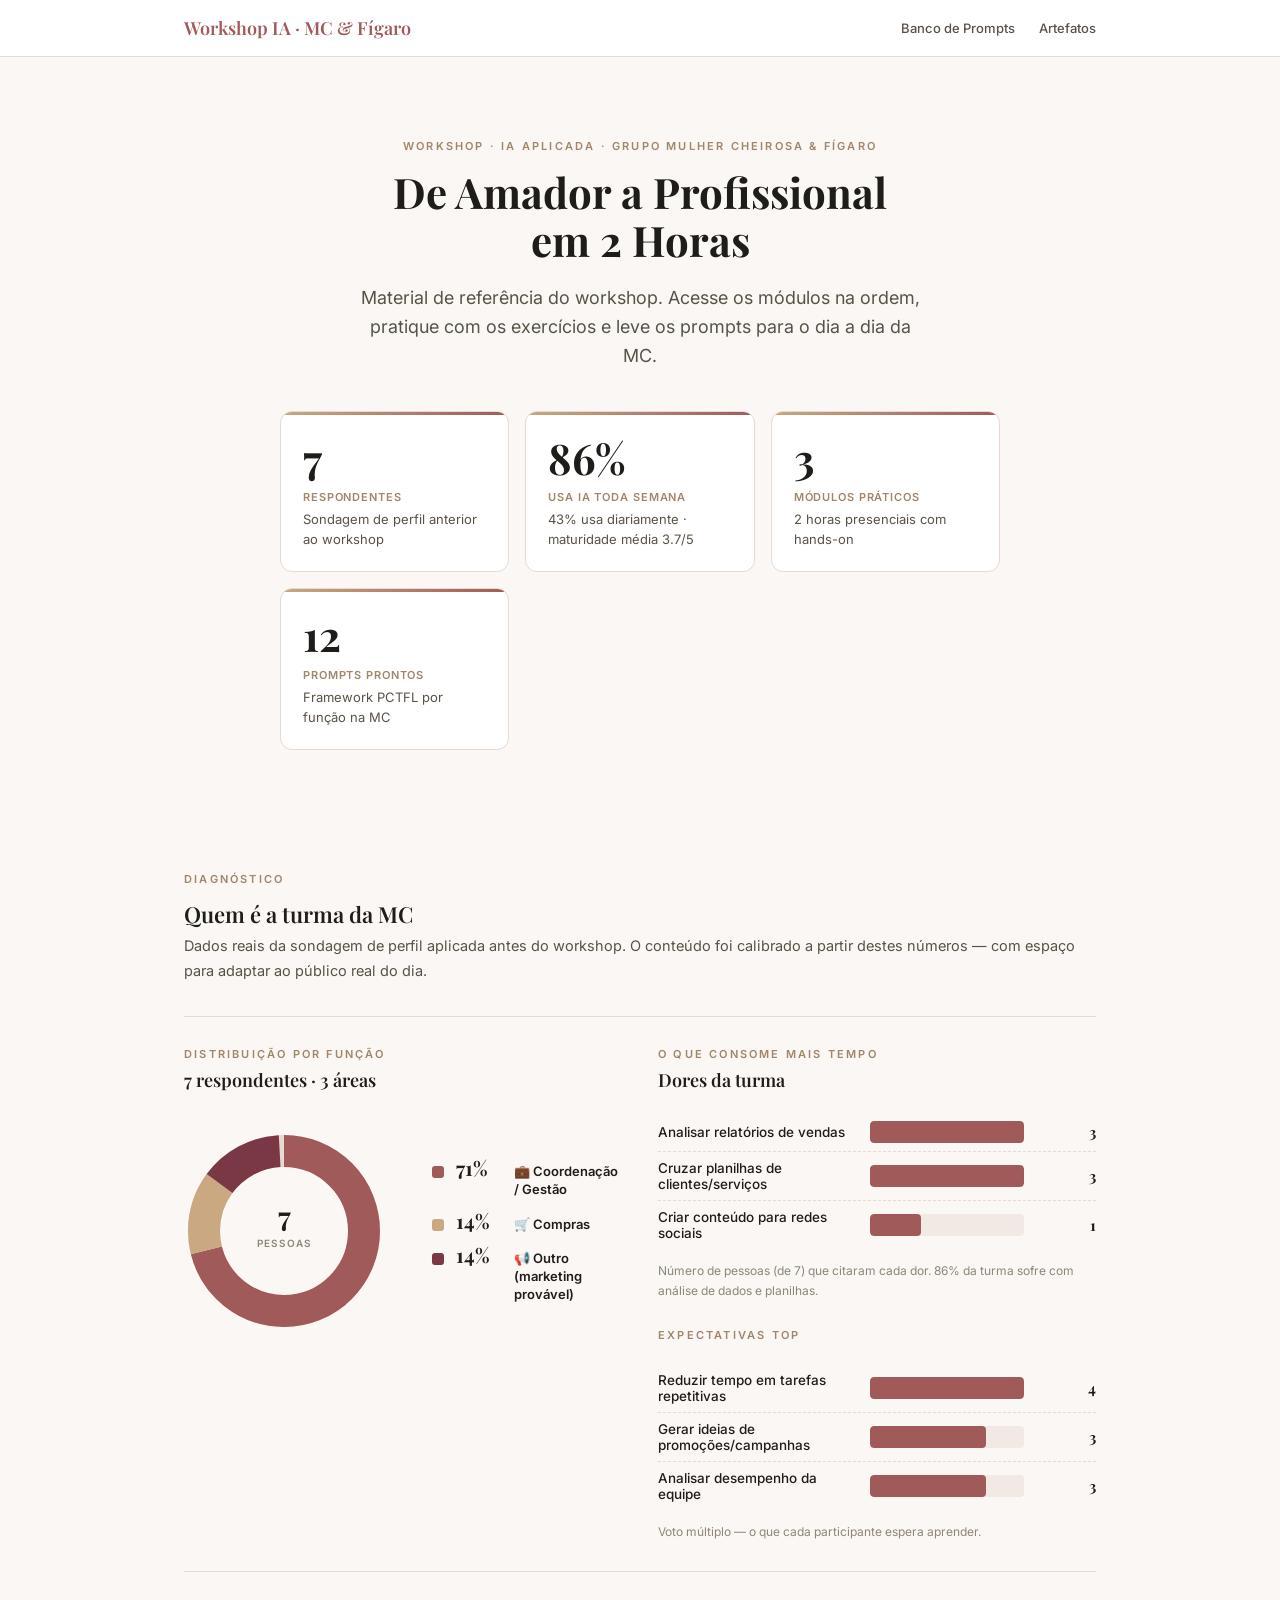
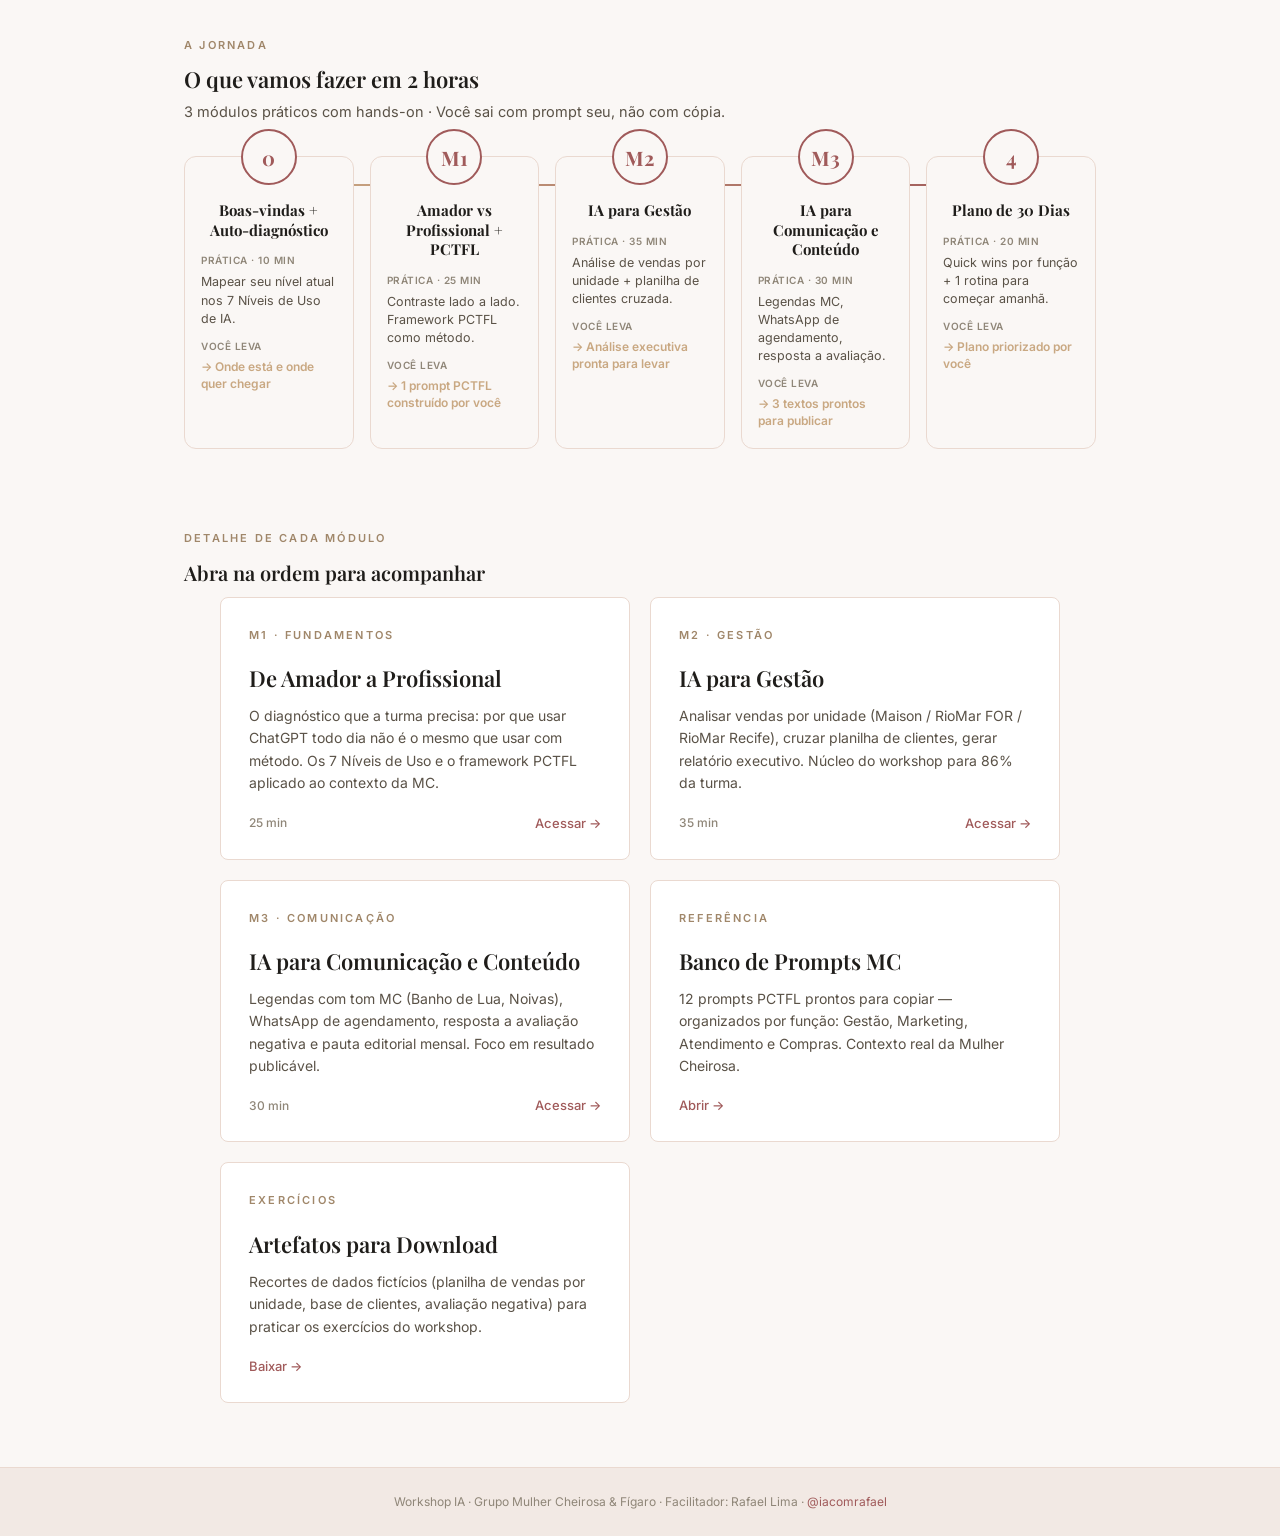
==== index.html @ f2a698a7 "Initial: site do Workshop IA para Grupo Mulher Cheirosa & Fígaro Estrutura completa em 2h: - Home co" ====
<!DOCTYPE html>
<html lang="pt-BR">
<head>
  <meta charset="UTF-8">
  <meta name="viewport" content="width=device-width, initial-scale=1.0">
  <title>Workshop IA · Grupo Mulher Cheirosa & Fígaro</title>
  <link rel="preconnect" href="https://fonts.googleapis.com">
  <link rel="preconnect" href="https://fonts.gstatic.com" crossorigin>
  <link href="https://fonts.googleapis.com/css2?family=Playfair+Display:wght@400;600;700&family=Inter:wght@400;500;600&display=swap" rel="stylesheet">
  <link rel="stylesheet" href="assets/style.css">
</head>
<body>

  <!-- Topbar -->
  <header class="topbar">
    <div class="topbar-inner">
      <a href="index.html" class="topbar-logo">Workshop IA · MC & Fígaro</a>
      <nav class="topbar-nav">
        <a href="banco-de-prompts/index.html">Banco de Prompts</a>
        <a href="artefatos/index.html">Artefatos</a>
      </nav>
    </div>
  </header>

  <!-- Hero -->
  <section class="hero">
    <div class="site-container" style="text-align:center">
      <p class="eyebrow">Workshop · IA Aplicada · Grupo Mulher Cheirosa & Fígaro</p>
      <h1>De Amador a Profissional<br>em 2 Horas</h1>
      <p class="hero-subtitle">
        Material de referência do workshop. Acesse os módulos na ordem,
        pratique com os exercícios e leve os prompts para o dia a dia da MC.
      </p>
      <div class="bignum-grid" style="margin-top:32px; max-width:720px; margin-left:auto; margin-right:auto">
        <div class="bignum">
          <p class="bignum-value">7</p>
          <p class="bignum-label">Respondentes</p>
          <p class="bignum-desc">Sondagem de perfil anterior ao workshop</p>
        </div>
        <div class="bignum">
          <p class="bignum-value">86%</p>
          <p class="bignum-label">Usa IA toda semana</p>
          <p class="bignum-desc">43% usa diariamente · maturidade média 3.7/5</p>
        </div>
        <div class="bignum">
          <p class="bignum-value">3</p>
          <p class="bignum-label">Módulos práticos</p>
          <p class="bignum-desc">2 horas presenciais com hands-on</p>
        </div>
        <div class="bignum">
          <p class="bignum-value">12</p>
          <p class="bignum-label">Prompts prontos</p>
          <p class="bignum-desc">Framework PCTFL por função na MC</p>
        </div>
      </div>
    </div>
  </section>

  <!-- Quem é a turma -->
  <main>
    <div class="site-container" style="max-width:960px">

      <section class="reveal" style="padding-top:32px">
        <p class="eyebrow">Diagnóstico</p>
        <h2 style="font-size:22px; margin:0 0 6px">Quem é a turma da MC</h2>
        <p style="font-size:14.5px; color:var(--ink-soft); margin:0 0 18px">Dados reais da sondagem de perfil aplicada antes do workshop. O conteúdo foi calibrado a partir destes números — com espaço para adaptar ao público real do dia.</p>

        <div class="turma-section">
          <!-- Donut: distribuição por função -->
          <div class="turma-col">
            <p class="eyebrow">Distribuição por função</p>
            <h3>7 respondentes · 3 áreas</h3>
            <div class="donut-box">
              <svg class="donut-svg" viewBox="0 0 200 200" xmlns="http://www.w3.org/2000/svg" aria-label="Distribuição da turma por função">
                <!-- Donut segments. Stroke-dasharray total = 502.4 (=2*PI*80). Order: Gestão 71%, Compras 14%, Outro 14% (14+14=28) -->
                <circle cx="100" cy="100" r="80" fill="none" stroke="#ead9d0" stroke-width="32"/>
                <!-- Gestão 71% -->
                <circle cx="100" cy="100" r="80" fill="none" stroke="#a05a5a" stroke-width="32"
                        stroke-dasharray="356.71 502.4" stroke-dashoffset="0"
                        transform="rotate(-90 100 100)"/>
                <!-- Compras 14% -->
                <circle cx="100" cy="100" r="80" fill="none" stroke="#c9a882" stroke-width="32"
                        stroke-dasharray="70.34 502.4" stroke-dashoffset="-356.71"
                        transform="rotate(-90 100 100)"/>
                <!-- Outro 14% -->
                <circle cx="100" cy="100" r="80" fill="none" stroke="#7a3844" stroke-width="32"
                        stroke-dasharray="70.34 502.4" stroke-dashoffset="-427.05"
                        transform="rotate(-90 100 100)"/>
                <!-- Centro -->
                <text x="100" y="96" text-anchor="middle" font-family="Playfair Display, serif" font-size="28" font-weight="700" fill="#1f1d1a">7</text>
                <text x="100" y="116" text-anchor="middle" font-family="Inter, sans-serif" font-size="10" font-weight="600" fill="#8f8678" letter-spacing="1">PESSOAS</text>
              </svg>
              <div class="donut-legend">
                <div class="donut-legend-row">
                  <span class="donut-legend-dot" style="background:#a05a5a"></span>
                  <span class="donut-legend-count">71%</span>
                  <span class="donut-legend-lbl"><strong>💼 Coordenação / Gestão</strong></span>
                </div>
                <div class="donut-legend-row">
                  <span class="donut-legend-dot" style="background:#c9a882"></span>
                  <span class="donut-legend-count">14%</span>
                  <span class="donut-legend-lbl"><strong>🛒 Compras</strong></span>
                </div>
                <div class="donut-legend-row">
                  <span class="donut-legend-dot" style="background:#7a3844"></span>
                  <span class="donut-legend-count">14%</span>
                  <span class="donut-legend-lbl"><strong>📢 Outro (marketing provável)</strong></span>
                </div>
              </div>
            </div>
          </div>

          <!-- Bars: top dores -->
          <div class="turma-col">
            <p class="eyebrow">O que consome mais tempo</p>
            <h3>Dores da turma</h3>
            <div class="hbar-graph">
              <div class="hbar-row">
                <span class="hbar-label">Analisar relatórios de vendas</span>
                <div class="hbar-track"><div class="hbar-fill" style="width:100%"></div></div>
                <span class="hbar-pct">3</span>
              </div>
              <div class="hbar-row">
                <span class="hbar-label">Cruzar planilhas de clientes/serviços</span>
                <div class="hbar-track"><div class="hbar-fill" style="width:100%"></div></div>
                <span class="hbar-pct">3</span>
              </div>
              <div class="hbar-row">
                <span class="hbar-label">Criar conteúdo para redes sociais</span>
                <div class="hbar-track"><div class="hbar-fill" style="width:33%"></div></div>
                <span class="hbar-pct">1</span>
              </div>
            </div>
            <p style="font-size:12px; color:var(--ink-muted); margin:12px 0 0">Número de pessoas (de 7) que citaram cada dor. 86% da turma sofre com análise de dados e planilhas.</p>

            <p class="eyebrow" style="margin-top:24px">Expectativas top</p>
            <div class="hbar-graph">
              <div class="hbar-row">
                <span class="hbar-label">Reduzir tempo em tarefas repetitivas</span>
                <div class="hbar-track"><div class="hbar-fill" style="width:100%"></div></div>
                <span class="hbar-pct">4</span>
              </div>
              <div class="hbar-row">
                <span class="hbar-label">Gerar ideias de promoções/campanhas</span>
                <div class="hbar-track"><div class="hbar-fill" style="width:75%"></div></div>
                <span class="hbar-pct">3</span>
              </div>
              <div class="hbar-row">
                <span class="hbar-label">Analisar desempenho da equipe</span>
                <div class="hbar-track"><div class="hbar-fill" style="width:75%"></div></div>
                <span class="hbar-pct">3</span>
              </div>
            </div>
            <p style="font-size:12px; color:var(--ink-muted); margin:12px 0 0">Voto múltiplo — o que cada participante espera aprender.</p>
          </div>
        </div>
      </section>

      <!-- A Jornada do Workshop (timeline) -->
      <section class="reveal" style="padding: 32px 0 16px">
        <p class="eyebrow">A Jornada</p>
        <h2 style="font-size:22px; margin:0 0 6px">O que vamos fazer em 2 horas</h2>
        <p style="font-size:14.5px; color:var(--ink-soft); margin:0 0 8px">
          3 módulos práticos com hands-on · Você sai com prompt seu, não com cópia.
        </p>

        <div class="jornada-timeline">

          <!-- Abertura -->
          <div class="jornada-step">
            <div class="jornada-num">0</div>
            <h3 class="jornada-step-title">Boas-vindas + Auto-diagnóstico</h3>
            <p class="jornada-label">Prática · 10 min</p>
            <p class="jornada-text">Mapear seu nível atual nos 7 Níveis de Uso de IA.</p>
            <p class="jornada-label">Você leva</p>
            <p class="jornada-entregavel">→ Onde está e onde quer chegar</p>
          </div>

          <!-- M1 -->
          <div class="jornada-step">
            <div class="jornada-num">M1</div>
            <h3 class="jornada-step-title">Amador vs Profissional + PCTFL</h3>
            <p class="jornada-label">Prática · 25 min</p>
            <p class="jornada-text">Contraste lado a lado. Framework PCTFL como método.</p>
            <p class="jornada-label">Você leva</p>
            <p class="jornada-entregavel">→ 1 prompt PCTFL construído por você</p>
          </div>

          <!-- M2 -->
          <div class="jornada-step">
            <div class="jornada-num">M2</div>
            <h3 class="jornada-step-title">IA para Gestão</h3>
            <p class="jornada-label">Prática · 35 min</p>
            <p class="jornada-text">Análise de vendas por unidade + planilha de clientes cruzada.</p>
            <p class="jornada-label">Você leva</p>
            <p class="jornada-entregavel">→ Análise executiva pronta para levar</p>
          </div>

          <!-- M3 -->
          <div class="jornada-step">
            <div class="jornada-num">M3</div>
            <h3 class="jornada-step-title">IA para Comunicação e Conteúdo</h3>
            <p class="jornada-label">Prática · 30 min</p>
            <p class="jornada-text">Legendas MC, WhatsApp de agendamento, resposta a avaliação.</p>
            <p class="jornada-label">Você leva</p>
            <p class="jornada-entregavel">→ 3 textos prontos para publicar</p>
          </div>

          <!-- Fechamento -->
          <div class="jornada-step">
            <div class="jornada-num">4</div>
            <h3 class="jornada-step-title">Plano de 30 Dias</h3>
            <p class="jornada-label">Prática · 20 min</p>
            <p class="jornada-text">Quick wins por função + 1 rotina para começar amanhã.</p>
            <p class="jornada-label">Você leva</p>
            <p class="jornada-entregavel">→ Plano priorizado por você</p>
          </div>

        </div><!-- /jornada-timeline -->
      </section>

      <!-- Divisor -->
      <div style="padding: 16px 0 12px">
        <p class="eyebrow">Detalhe de cada módulo</p>
        <h2 style="font-size:20px; margin:0">Abra na ordem para acompanhar</h2>
      </div>

      <div class="modules-grid">

        <!-- M1 -->
        <a href="m1/index.html" class="module-card reveal" style="text-decoration:none; color:inherit">
          <p class="module-card-eyebrow eyebrow">M1 · Fundamentos</p>
          <h3>De Amador a Profissional</h3>
          <p class="module-card-desc">
            O diagnóstico que a turma precisa: por que usar ChatGPT todo dia não é o mesmo que
            usar com método. Os 7 Níveis de Uso e o framework PCTFL aplicado ao contexto da MC.
          </p>
          <div class="module-card-footer">
            <span class="module-card-duration">25 min</span>
            <span class="module-card-link">Acessar →</span>
          </div>
        </a>

        <!-- M2 -->
        <a href="m2/index.html" class="module-card reveal" style="text-decoration:none; color:inherit">
          <p class="module-card-eyebrow eyebrow">M2 · Gestão</p>
          <h3>IA para Gestão</h3>
          <p class="module-card-desc">
            Analisar vendas por unidade (Maison / RioMar FOR / RioMar Recife), cruzar planilha
            de clientes, gerar relatório executivo. Núcleo do workshop para 86% da turma.
          </p>
          <div class="module-card-footer">
            <span class="module-card-duration">35 min</span>
            <span class="module-card-link">Acessar →</span>
          </div>
        </a>

        <!-- M3 -->
        <a href="m3/index.html" class="module-card reveal" style="text-decoration:none; color:inherit">
          <p class="module-card-eyebrow eyebrow">M3 · Comunicação</p>
          <h3>IA para Comunicação e Conteúdo</h3>
          <p class="module-card-desc">
            Legendas com tom MC (Banho de Lua, Noivas), WhatsApp de agendamento, resposta a
            avaliação negativa e pauta editorial mensal. Foco em resultado publicável.
          </p>
          <div class="module-card-footer">
            <span class="module-card-duration">30 min</span>
            <span class="module-card-link">Acessar →</span>
          </div>
        </a>

        <!-- Banco de Prompts -->
        <a href="banco-de-prompts/index.html" class="module-card reveal" style="text-decoration:none; color:inherit">
          <p class="module-card-eyebrow eyebrow">Referência</p>
          <h3>Banco de Prompts MC</h3>
          <p class="module-card-desc">
            12 prompts PCTFL prontos para copiar — organizados por função: Gestão,
            Marketing, Atendimento e Compras. Contexto real da Mulher Cheirosa.
          </p>
          <div class="module-card-footer">
            <span class="module-card-link">Abrir →</span>
          </div>
        </a>

        <!-- Artefatos -->
        <a href="artefatos/index.html" class="module-card reveal" style="text-decoration:none; color:inherit">
          <p class="module-card-eyebrow eyebrow">Exercícios</p>
          <h3>Artefatos para Download</h3>
          <p class="module-card-desc">
            Recortes de dados fictícios (planilha de vendas por unidade, base de clientes,
            avaliação negativa) para praticar os exercícios do workshop.
          </p>
          <div class="module-card-footer">
            <span class="module-card-link">Baixar →</span>
          </div>
        </a>

      </div><!-- /modules-grid -->
    </div><!-- /site-container -->
  </main>

  <!-- Footer -->
  <footer>
    <p>Workshop IA · Grupo Mulher Cheirosa & Fígaro · Facilitador: Rafael Lima · <a href="https://instagram.com/iacomrafael" target="_blank" rel="noopener">@iacomrafael</a></p>
  </footer>

  <script src="assets/script.js"></script>
</body>
</html>
---- assets/style.css ----
/* ============================================================
   Workshop IA · Grupo Mulher Cheirosa & Fígaro — style.css
   Design System: MC Premium (sofisticado/feminino)
   Paleta: off-white quente + rosé profundo + champagne · Playfair Display + Inter
   ============================================================ */

/* ── 1. Reset + Variables ───────────────────────────────── */
:root {
  /* Fundos */
  --bg:        #faf7f5;
  --bg-warm:   #f2e9e4;
  --bg-card:   #ffffff;

  /* Texto */
  --ink:       #1f1d1a;
  --ink-soft:  #5a5247;
  --ink-muted: #8f8678;

  /* Marca */
  --accent:           #a05a5a;
  --accent-dark:      #7a3844;
  --accent-warm:      #c9a882;
  --accent-warm-dark: #a0876a;

  /* Bordas */
  --border:        #ead9d0;
  --border-strong: #d4b8a8;

  /* Tipografia */
  --serif: 'Playfair Display', Georgia, serif;
  --sans:  'Inter', -apple-system, BlinkMacSystemFont, sans-serif;
  --mono:  'SFMono-Regular', ui-monospace, 'Menlo', 'Consolas', monospace;
}

*, *::before, *::after {
  box-sizing: border-box;
}

* {
  margin: 0;
  padding: 0;
}

/* ── 2. Base ─────────────────────────────────────────────── */
body {
  background: var(--bg);
  font-family: var(--sans);
  color: var(--ink);
  -webkit-font-smoothing: antialiased;
  text-rendering: optimizeLegibility;
}

a {
  color: var(--accent);
  text-decoration: none;
}
a:hover {
  text-decoration: underline;
}

img {
  max-width: 100%;
  display: block;
}

ul, ol {
  padding-left: 1.4em;
}

@media (prefers-reduced-motion: reduce) {
  *, *::before, *::after {
    animation: none !important;
    transition: none !important;
    scroll-behavior: auto !important;
  }
}

/* ── 3. Tipografia ───────────────────────────────────────── */
h1 {
  font-family: var(--serif);
  font-weight: 700;
  font-size: 42px;
  line-height: 1.15;
  color: var(--ink);
}
h2 {
  font-family: var(--serif);
  font-weight: 600;
  font-size: 28px;
  line-height: 1.25;
  color: var(--ink);
}
h3 {
  font-family: var(--serif);
  font-weight: 600;
  font-size: 22px;
  line-height: 1.3;
  color: var(--ink);
}
p {
  font-family: var(--sans);
  font-size: 16px;
  line-height: 1.7;
  color: var(--ink-soft);
}

.eyebrow {
  font-family: var(--sans);
  font-size: 11px;
  font-weight: 600;
  text-transform: uppercase;
  letter-spacing: 0.2em;
  color: var(--accent-warm-dark);
  margin-bottom: 12px;
}

/* ── 4. Layout ───────────────────────────────────────────── */
.site-container {
  max-width: 840px;
  margin: 0 auto;
  padding: 0 24px;
}

.section {
  padding: 48px 0;
}
.section + .section {
  border-top: 1px solid var(--border);
}

/* ── 5. Topbar ───────────────────────────────────────────── */
.topbar {
  position: sticky;
  top: 0;
  background: #fff;
  border-bottom: 1px solid var(--border);
  z-index: 100;
}
.topbar-inner {
  display: flex;
  justify-content: space-between;
  align-items: center;
  max-width: 960px;
  margin: 0 auto;
  padding: 0 24px;
  height: 56px;
}
.topbar-logo {
  font-family: var(--serif);
  font-size: 18px;
  font-weight: 600;
  color: var(--accent);
  text-decoration: none;
}
.topbar-logo:hover {
  text-decoration: none;
}
.topbar-nav {
  display: flex;
  gap: 24px;
}
.topbar-nav a {
  font-family: var(--sans);
  font-size: 13px;
  font-weight: 500;
  color: var(--ink-soft);
  text-decoration: none;
  padding: 4px 0;
  transition: color .2s;
}
.topbar-nav a:hover {
  color: var(--accent);
  text-decoration: none;
}
.topbar-nav a.active {
  color: var(--accent);
  border-bottom: 2px solid var(--accent);
}

/* ── 6. Hero (home) ──────────────────────────────────────── */
.hero {
  padding: 80px 24px 64px;
  text-align: center;
  background: var(--bg);
}
.hero-eyebrow {
  font-family: var(--sans);
  font-size: 11px;
  font-weight: 600;
  text-transform: uppercase;
  letter-spacing: 0.2em;
  color: var(--accent-warm-dark);
  margin-bottom: 12px;
}
.hero h1 {
  margin-bottom: 20px;
}
.hero-subtitle {
  font-family: var(--sans);
  font-size: 18px;
  line-height: 1.6;
  color: var(--ink-soft);
  max-width: 560px;
  margin: 0 auto 40px;
}
.hero-meta {
  display: flex;
  gap: 12px;
  justify-content: center;
  flex-wrap: wrap;
}
.badge {
  font-family: var(--sans);
  font-size: 12px;
  font-weight: 500;
  background: var(--bg-warm);
  border: 1px solid var(--border);
  border-radius: 20px;
  padding: 6px 14px;
  color: var(--ink-soft);
}

/* ── 7. Grid de módulos (home) ───────────────────────────── */
.modules-grid {
  display: grid;
  grid-template-columns: repeat(auto-fill, minmax(280px, 1fr));
  gap: 20px;
  padding: 0 24px 64px;
  max-width: 888px;
  margin: 0 auto;
}
.module-card {
  background: var(--bg-card);
  border: 1px solid var(--border);
  border-radius: 8px;
  padding: 28px;
  position: relative;
  overflow: hidden;
  transition: transform .2s, box-shadow .2s;
  cursor: pointer;
  display: flex;
  flex-direction: column;
}
.module-card::after {
  content: '';
  position: absolute;
  top: 0; left: 0; right: 0;
  height: 3px;
  background: var(--accent);
  transform: scaleX(0);
  transform-origin: left;
  transition: transform .35s cubic-bezier(0.16, 1, 0.3, 1);
}
.module-card:hover::after {
  transform: scaleX(1);
}
.module-card:hover {
  transform: translateY(-4px);
  box-shadow: 0 12px 32px rgba(31,29,26,.08), 0 2px 8px rgba(31,29,26,.05);
}
.module-card-eyebrow {
  font-family: var(--sans);
  font-size: 11px;
  font-weight: 600;
  text-transform: uppercase;
  letter-spacing: 0.2em;
  color: var(--accent-warm-dark);
  margin-bottom: 12px;
}
.module-card h3 {
  font-family: var(--serif);
  font-size: 22px;
  margin: 8px 0 12px;
}
.module-card-desc {
  font-family: var(--sans);
  font-size: 14px;
  color: var(--ink-soft);
  line-height: 1.6;
  margin-bottom: 20px;
  flex: 1;
}
.module-card-footer {
  display: flex;
  justify-content: space-between;
  align-items: center;
}
.module-card-duration {
  font-family: var(--sans);
  font-size: 12px;
  font-weight: 500;
  color: var(--ink-muted);
}
.module-card-link {
  font-family: var(--sans);
  font-size: 13px;
  font-weight: 500;
  color: var(--accent);
}
.module-card:hover .module-card-link {
  color: var(--accent-dark);
}

/* ── 8. Página de módulo ─────────────────────────────────── */
.module-header {
  padding: 48px 0 32px;
}
.module-header .eyebrow {
  color: var(--accent-warm-dark);
}
.module-header h1 {
  font-family: var(--serif);
  font-weight: 700;
  font-size: 36px;
}
.module-header-meta {
  display: flex;
  gap: 16px;
  flex-wrap: wrap;
  font-family: var(--sans);
  font-size: 13px;
  color: var(--ink-muted);
  margin-top: 12px;
}
.content-section {
  padding: 36px 0;
}
.content-section h2 {
  font-family: var(--serif);
  font-weight: 600;
  font-size: 24px;
  margin-bottom: 16px;
}
.content-section h3 {
  font-family: var(--serif);
  font-weight: 600;
  font-size: 20px;
  margin-bottom: 12px;
}
.content-section p {
  margin-bottom: 16px;
}
.content-section ul,
.content-section ol {
  margin-bottom: 16px;
  color: var(--ink-soft);
  font-size: 15px;
  line-height: 1.7;
}
.content-section li {
  margin-bottom: 6px;
}

/* ── 9. Tabela ───────────────────────────────────────────── */
.table-wrap {
  overflow-x: auto;
  margin: 24px 0;
  border: 1px solid var(--border);
  border-radius: 8px;
}
table {
  width: 100%;
  border-collapse: collapse;
}
th {
  background: var(--bg-warm);
  font-family: var(--sans);
  font-size: 11px;
  font-weight: 600;
  text-transform: uppercase;
  letter-spacing: .08em;
  color: var(--ink-soft);
  padding: 10px 16px;
  text-align: left;
}
td {
  padding: 12px 16px;
  font-family: var(--sans);
  font-size: 14px;
  color: var(--ink);
  border-bottom: 1px solid var(--border);
}
tr:last-child td {
  border-bottom: none;
}
tr:hover td {
  background: var(--bg-warm);
}

/* ── 10. Callout ─────────────────────────────────────────── */
.callout {
  border-left: 3px solid var(--accent);
  background: var(--bg-warm);
  padding: 16px 20px;
  border-radius: 0 6px 6px 0;
  margin: 24px 0;
}
.callout p {
  margin: 0;
  font-size: 15px;
  color: var(--ink-soft);
}
.callout p + p {
  margin-top: 8px;
}
.callout strong {
  color: var(--ink);
}
.callout.warning { border-color: #c9a882; }
.callout.danger  { border-color: #b85c5c; }

/* ── 11. Botão ───────────────────────────────────────────── */
.btn {
  display: inline-flex;
  align-items: center;
  gap: 6px;
  padding: 10px 20px;
  background: var(--accent);
  color: #fff;
  border: none;
  border-radius: 6px;
  font-family: var(--sans);
  font-size: 14px;
  font-weight: 500;
  cursor: pointer;
  text-decoration: none;
  transition: background .2s, transform .15s;
}
.btn:hover {
  background: var(--accent-dark);
  transform: translateY(-1px);
  text-decoration: none;
  color: #fff;
}
.btn-outline {
  background: transparent;
  border: 1.5px solid var(--accent);
  color: var(--accent);
}
.btn-outline:hover {
  background: var(--accent);
  color: #fff;
}

/* ── 12. Exercício box ───────────────────────────────────── */
.exercise-box {
  border: 2px dashed var(--accent);
  border-radius: 8px;
  padding: 28px;
  background: var(--bg-warm);
  margin: 32px 0;
}
.exercise-box-header {
  display: flex;
  align-items: center;
  gap: 10px;
  margin-bottom: 16px;
}
.exercise-box-badge {
  font-family: var(--sans);
  font-size: 10px;
  font-weight: 600;
  text-transform: uppercase;
  letter-spacing: .08em;
  background: var(--accent);
  color: #fff;
  border-radius: 4px;
  padding: 4px 8px;
}
.exercise-box h3 {
  font-family: var(--serif);
  font-size: 20px;
  margin: 0;
}
.exercise-box p {
  margin-bottom: 12px;
}
.exercise-box p:last-child {
  margin-bottom: 0;
}

/* ── 13. Prompt card (banco de prompts) ──────────────────── */
.prompt-card {
  background: var(--bg-card);
  border: 1px solid var(--border);
  border-radius: 8px;
  padding: 24px;
  margin-bottom: 20px;
  scroll-margin-top: 72px;
}
.prompt-card-header {
  display: flex;
  justify-content: space-between;
  align-items: flex-start;
  gap: 12px;
  margin-bottom: 16px;
}
.prompt-card h3 {
  font-family: var(--serif);
  font-size: 18px;
  margin: 0;
}
.prompt-card-function {
  font-family: var(--sans);
  font-size: 11px;
  font-weight: 600;
  background: rgba(44, 95, 112, .1);
  color: var(--accent);
  border-radius: 4px;
  padding: 4px 10px;
  white-space: nowrap;
}
.prompt-body {
  background: var(--bg-warm);
  border-radius: 6px;
  padding: 16px;
  font-family: var(--mono);
  font-size: 13px;
  line-height: 1.6;
  color: var(--ink-soft);
  white-space: pre-wrap;
  overflow-x: auto;
}
.prompt-card-footer {
  display: flex;
  justify-content: flex-end;
  margin-top: 14px;
}
.btn-copy {
  padding: 6px 14px;
  font-size: 12px;
}
.btn-copy.copied {
  background: var(--accent-dark);
}

/* ── 14. Download card (artefatos) ───────────────────────── */
.download-card {
  background: var(--bg-card);
  border: 1px solid var(--border);
  border-radius: 8px;
  padding: 24px;
  display: flex;
  gap: 20px;
  align-items: flex-start;
  margin-bottom: 20px;
  transition: border-color .2s, box-shadow .2s;
  scroll-margin-top: 72px;
}
.download-card:hover {
  border-color: var(--border-strong);
  box-shadow: 0 6px 18px rgba(31,29,26,.06);
}
.download-icon {
  width: 48px;
  height: 48px;
  flex-shrink: 0;
  background: var(--bg-warm);
  display: flex;
  align-items: center;
  justify-content: center;
  border-radius: 50%;
  color: var(--accent);
  font-size: 22px;
}
.download-info {
  flex: 1;
}
.download-info h3 {
  font-family: var(--serif);
  font-size: 18px;
  margin: 0 0 8px;
}
.download-info p {
  font-family: var(--sans);
  font-size: 14px;
  color: var(--ink-soft);
  margin: 0 0 16px;
}
.download-module {
  font-family: var(--sans);
  font-size: 11px;
  font-weight: 500;
  background: rgba(194, 145, 107, .15);
  color: var(--accent-warm-dark);
  border-radius: 4px;
  padding: 4px 10px;
  display: inline-block;
}

/* ── 15. Navegação entre módulos ─────────────────────────── */
.module-nav {
  display: flex;
  justify-content: space-between;
  gap: 16px;
  padding: 40px 0 24px;
  border-top: 1px solid var(--border);
  margin-top: 48px;
}
.module-nav a {
  font-family: var(--sans);
  font-size: 14px;
  font-weight: 500;
  color: var(--accent);
  text-decoration: none;
}
.module-nav a:hover {
  text-decoration: underline;
}
.module-nav a.next {
  text-align: right;
  margin-left: auto;
}
.module-nav-label {
  font-family: var(--sans);
  font-size: 11px;
  color: var(--ink-muted);
  display: block;
  margin-bottom: 4px;
}

/* ── 16. Filtro de função (banco de prompts) ─────────────── */
.filter-bar {
  display: flex;
  gap: 8px;
  flex-wrap: wrap;
  margin-bottom: 32px;
}
.filter-btn {
  display: inline-flex;
  align-items: center;
  padding: 7px 16px;
  font-family: var(--sans);
  font-size: 13px;
  font-weight: 500;
  background: transparent;
  border: 1.5px solid var(--accent);
  color: var(--accent);
  border-radius: 6px;
  cursor: pointer;
  transition: background .2s, color .2s;
}
.filter-btn:hover {
  background: var(--bg-warm);
}
.filter-btn.active {
  background: var(--accent);
  color: #fff;
}

/* ── 17. Reveal animation ────────────────────────────────── */
.reveal {
  opacity: 0;
  transform: translateY(20px);
  transition: opacity .5s ease, transform .5s ease;
}
.reveal.visible {
  opacity: 1;
  transform: translateY(0);
}

/* ── 18. Footer ──────────────────────────────────────────── */
footer {
  background: var(--bg-warm);
  border-top: 1px solid var(--border);
  padding: 24px;
  text-align: center;
}
footer p {
  font-family: var(--sans);
  font-size: 12px;
  color: var(--ink-muted);
}

/* ── Responsivo ──────────────────────────────────────────── */
@media (max-width: 600px) {
  h1 { font-size: 32px; }
  .hero { padding: 56px 20px 48px; }
  .hero h1 { font-size: 32px; }
  .module-header h1 { font-size: 28px; }
  .topbar-nav { gap: 16px; }
  .topbar-logo { font-size: 16px; }
}

/* ============================================================
   PROMPT 18 — Componentes Interativos
   ============================================================ */

/* ── Botão flutuante "voltar ao topo" ─────────────────────── */
.back-to-top {
  position: fixed;
  bottom: 24px;
  right: 24px;
  width: 44px;
  height: 44px;
  border-radius: 50%;
  background: var(--accent);
  color: #fff;
  border: none;
  font-size: 20px;
  cursor: pointer;
  display: flex;
  align-items: center;
  justify-content: center;
  box-shadow: 0 6px 16px rgba(44, 95, 112, .28);
  opacity: 0;
  pointer-events: none;
  transform: translateY(8px);
  transition: opacity .25s ease, transform .25s ease, background .15s;
  z-index: 300;
}
.back-to-top.visible {
  opacity: 1;
  pointer-events: all;
  transform: translateY(0);
}
.back-to-top:hover { background: var(--accent-dark); }
@media (max-width: 640px) {
  .back-to-top { bottom: 16px; right: 16px; width: 40px; height: 40px; font-size: 18px; }
}

/* ── Topbar: badge "módulo atual" na navegação ────────────── */
.topbar-current {
  display: inline-block;
  font-size: 12px;
  font-weight: 600;
  text-transform: uppercase;
  letter-spacing: .08em;
  color: var(--accent-warm-dark);
  margin-left: 12px;
  padding: 3px 10px;
  border: 1px solid var(--border);
  border-radius: 4px;
  background: var(--bg-warm);
}
@media (max-width: 640px) {
  .topbar-current { display: none; }
}

/* ── Checkbox interativo dos Entregáveis ──────────────────── */
.entregavel-list {
  list-style: none;
  padding: 0;
  margin: 16px 0 0;
}
.entregavel-list li {
  display: flex;
  align-items: flex-start;
  gap: 12px;
  padding: 12px 14px;
  border-radius: 8px;
  cursor: pointer;
  transition: background .15s;
  margin-bottom: 6px;
  border: 1px solid transparent;
}
.entregavel-list li:hover { background: var(--bg-warm); }
.entregavel-list li.checked {
  background: var(--bg-warm);
  border-color: var(--border);
}
.entregavel-checkbox {
  flex-shrink: 0;
  width: 22px;
  height: 22px;
  border-radius: 6px;
  border: 1.5px solid var(--border-strong);
  background: var(--bg);
  display: flex;
  align-items: center;
  justify-content: center;
  margin-top: 2px;
  transition: background .15s, border-color .15s;
}
.entregavel-list li.checked .entregavel-checkbox {
  background: var(--accent);
  border-color: var(--accent);
}
.entregavel-checkbox::after {
  content: '';
  width: 6px;
  height: 11px;
  border: solid #fff;
  border-width: 0 2px 2px 0;
  transform: rotate(45deg) translate(-1px, -1px);
  opacity: 0;
  transition: opacity .15s;
}
.entregavel-list li.checked .entregavel-checkbox::after { opacity: 1; }
.entregavel-text {
  font-size: 15px;
  color: var(--ink-soft);
  line-height: 1.6;
}
.entregavel-list li.checked .entregavel-text {
  color: var(--ink-muted);
  text-decoration: line-through;
}
.entregavel-progress {
  margin-top: 18px;
  font-size: 13px;
  color: var(--ink-muted);
  font-weight: 500;
}
.entregavel-progress strong { color: var(--accent); font-weight: 600; }

/* ── Auto-quiz dos 5 Sinais (M1) ──────────────────────────── */
.sinais-quiz {
  margin: 24px 0;
  border: 1px solid var(--border);
  border-radius: 12px;
  overflow: hidden;
  background: var(--bg);
}
.sinais-quiz-row {
  display: grid;
  grid-template-columns: 56px 1fr 240px;
  gap: 16px;
  padding: 16px 20px;
  cursor: pointer;
  transition: background .15s;
  border-bottom: 1px solid var(--border);
  align-items: center;
}
.sinais-quiz-row:last-of-type { border-bottom: none; }
.sinais-quiz-row:hover { background: var(--bg-warm); }
.sinais-quiz-row.checked { background: #fdf3ec; }
.sinais-quiz-num {
  width: 36px; height: 36px;
  border-radius: 8px;
  display: flex; align-items: center; justify-content: center;
  font-family: var(--serif);
  font-size: 16px; font-weight: 700;
  background: var(--bg-warm);
  color: var(--ink-muted);
  border: 1.5px solid var(--border);
  transition: all .15s;
}
.sinais-quiz-row.checked .sinais-quiz-num {
  background: var(--accent-warm);
  color: #fff;
  border-color: var(--accent-warm);
}
.sinais-quiz-sinal { font-size: 14.5px; color: var(--ink); line-height: 1.5; }
.sinais-quiz-revela { font-size: 13px; color: var(--ink-muted); line-height: 1.5; }
.sinais-quiz-result {
  padding: 20px 24px;
  background: var(--bg-warm);
  border-top: 1px solid var(--border);
  font-size: 14.5px;
  line-height: 1.7;
  color: var(--ink-soft);
}
.sinais-quiz-result strong { color: var(--ink); }
.sinais-quiz-result-num {
  display: inline-block;
  padding: 2px 12px;
  border-radius: 4px;
  font-weight: 700;
  font-family: var(--serif);
  font-size: 16px;
  background: var(--accent-warm);
  color: #fff;
  margin: 0 2px;
}
@media (max-width: 640px) {
  .sinais-quiz-row {
    grid-template-columns: 36px 1fr;
    gap: 12px;
  }
  .sinais-quiz-revela {
    grid-column: 2 / 3;
    margin-top: 4px;
  }
}

/* ── Banco de Prompts: contador dinâmico ──────────────────── */
.banco-contador {
  font-size: 13px;
  color: var(--ink-muted);
  margin: 16px 0 8px;
  font-weight: 500;
}
.banco-contador strong { color: var(--accent); font-weight: 600; }

/* ── Gerador PCTFL+CS+N inline (M4) ───────────────────────── */
.gerador-pctfl {
  background: var(--bg);
  border: 1px solid var(--border);
  border-radius: 12px;
  padding: 28px;
  margin-top: 18px;
}
.gerador-pctfl-head {
  display: flex;
  justify-content: space-between;
  align-items: flex-end;
  flex-wrap: wrap;
  gap: 12px;
  margin-bottom: 20px;
  padding-bottom: 18px;
  border-bottom: 1px solid var(--border);
}
.gerador-pctfl-head h3 {
  font-family: var(--serif);
  font-size: 20px;
  margin: 0;
  color: var(--ink);
}
.gerador-pctfl-head p {
  margin: 6px 0 0;
  font-size: 13.5px;
  color: var(--ink-muted);
}
.gerador-pctfl-actions {
  display: flex;
  gap: 8px;
}
.gerador-pctfl-btn {
  font-family: inherit;
  font-size: 12.5px;
  font-weight: 500;
  padding: 6px 14px;
  border-radius: 6px;
  border: 1px solid var(--border);
  background: var(--bg-warm);
  color: var(--ink-soft);
  cursor: pointer;
  transition: all .15s;
}
.gerador-pctfl-btn:hover { background: var(--border); color: var(--ink); }
.gerador-pctfl-grid {
  display: grid;
  grid-template-columns: 1fr 1fr;
  gap: 28px;
  align-items: start;
}
@media (max-width: 860px) {
  .gerador-pctfl-grid { grid-template-columns: 1fr; }
}
.gerador-pctfl-form { display: flex; flex-direction: column; gap: 14px; }
.gerador-pctfl-field { display: flex; flex-direction: column; }
.gerador-pctfl-label {
  display: flex;
  align-items: baseline;
  gap: 8px;
  font-size: 12px;
  font-weight: 600;
  text-transform: uppercase;
  letter-spacing: .06em;
  color: var(--ink-muted);
  margin-bottom: 6px;
}
.gerador-pctfl-label-letter {
  font-family: var(--serif);
  font-size: 16px;
  font-weight: 700;
  color: var(--accent);
}
.gerador-pctfl-field.cs .gerador-pctfl-label-letter,
.gerador-pctfl-field.n .gerador-pctfl-label-letter { color: var(--accent-warm); }
.gerador-pctfl-hint {
  font-size: 11.5px;
  color: var(--ink-muted);
  margin-left: 6px;
  font-weight: 400;
  text-transform: none;
  letter-spacing: 0;
}
.gerador-pctfl-input,
.gerador-pctfl-textarea {
  font-family: inherit;
  font-size: 13px;
  color: var(--ink);
  border: 1.5px solid var(--border);
  border-radius: 8px;
  padding: 10px 12px;
  background: var(--bg);
  outline: none;
  transition: border-color .15s;
  width: 100%;
}
/* placeholder um pouco menor pra o texto-exemplo caber inteiro */
.gerador-pctfl-input::placeholder,
.gerador-pctfl-textarea::placeholder {
  font-size: 12.5px;
}
.gerador-pctfl-textarea { min-height: 60px; resize: vertical; line-height: 1.5; }
.gerador-pctfl-input:focus,
.gerador-pctfl-textarea:focus { border-color: var(--accent); }
.gerador-pctfl-preview-wrap {
  position: sticky;
  top: 80px;
}
.gerador-pctfl-preview-label {
  display: flex;
  align-items: center;
  justify-content: space-between;
  margin-bottom: 8px;
}
.gerador-pctfl-preview-label span {
  font-size: 12px;
  font-weight: 600;
  text-transform: uppercase;
  letter-spacing: .08em;
  color: var(--ink-muted);
}
.gerador-pctfl-preview {
  background: var(--bg-warm);
  border: 1px solid var(--border);
  border-radius: 8px;
  padding: 18px 20px;
  font-family: var(--mono);
  font-size: 12.5px;
  line-height: 1.7;
  color: var(--ink);
  white-space: pre-wrap;
  word-wrap: break-word;
  max-height: 480px;
  overflow-y: auto;
  margin: 0;
}
.gerador-pctfl-preview .placeholder {
  color: var(--ink-muted);
  font-style: italic;
}
.gerador-pctfl-copy {
  margin-top: 12px;
  background: var(--accent);
  color: #fff;
  border: none;
  padding: 11px 22px;
  font-size: 13.5px;
  font-weight: 600;
  font-family: inherit;
  cursor: pointer;
  border-radius: 6px;
  transition: background .15s;
  width: 100%;
}
.gerador-pctfl-copy:hover { background: var(--accent-dark); }
.gerador-pctfl-copy.copied { background: #4a8061; }
.gerador-pctfl-disabled {
  opacity: .55;
  cursor: not-allowed;
}

/* ============================================================
   PROMPT 19 — Dashboard Executivo + Dados Anthropic
   ============================================================ */

/* ── Bignum (estatística-âncora) ──────────────────────────── */
.bignum-grid {
  display: grid;
  grid-template-columns: repeat(auto-fit, minmax(180px, 1fr));
  gap: 16px;
  margin: 24px 0;
}
.bignum {
  position: relative;
  background: var(--bg-card);
  border: 1px solid var(--border);
  border-radius: 12px;
  padding: 24px 22px 22px;
  text-align: left;
  overflow: hidden;
}
.bignum::before {
  content: "";
  position: absolute;
  top: 0; left: 0; right: 0;
  height: 3px;
  background: linear-gradient(90deg, var(--accent-warm), var(--accent));
}
.bignum-value {
  font-family: var(--serif);
  font-weight: 700;
  font-size: 42px;
  line-height: 1.05;
  color: var(--ink);
  margin: 0 0 8px;
  letter-spacing: -0.01em;
}
.bignum-label {
  font-size: 11px;
  font-weight: 600;
  text-transform: uppercase;
  letter-spacing: 0.08em;
  color: var(--accent-warm-dark);
  margin: 0 0 4px;
}
.bignum-desc {
  font-size: 13px;
  color: var(--ink-soft);
  line-height: 1.5;
  margin: 0;
}
.bignum.compact .bignum-value { font-size: 32px; }
@media (max-width: 640px) {
  .bignum-grid { grid-template-columns: repeat(2, 1fr); gap: 10px; }
  .bignum { padding: 18px 16px 16px; }
  .bignum-value { font-size: 32px; }
}

/* ── HorizontalBarGraph (barras horizontais com %) ────────── */
.hbar-graph {
  margin: 20px 0 8px;
}
.hbar-graph-title {
  font-family: var(--serif);
  font-size: 14px;
  font-weight: 600;
  color: var(--ink);
  margin: 0 0 4px;
  text-transform: uppercase;
  letter-spacing: 0.06em;
}
.hbar-graph-source {
  font-size: 12px;
  color: var(--ink-muted);
  margin: 0 0 16px;
}
.hbar-row {
  display: grid;
  grid-template-columns: 200px 1fr 60px;
  gap: 12px;
  align-items: center;
  padding: 8px 0;
  border-bottom: 1px dashed var(--border);
}
.hbar-row:last-child { border-bottom: none; }
.hbar-label {
  font-size: 13.5px;
  color: var(--ink);
  font-weight: 500;
}
.hbar-track {
  background: var(--bg-warm);
  border-radius: 4px;
  height: 22px;
  overflow: hidden;
  position: relative;
}
.hbar-fill {
  height: 100%;
  background: var(--accent);
  border-radius: 4px;
  transition: width .6s ease;
  min-width: 4px;
}
.hbar-fill.warn { background: var(--accent-warm); }
.hbar-fill.muted { background: var(--ink-muted); }
.hbar-pct {
  font-family: var(--serif);
  font-size: 15px;
  font-weight: 700;
  color: var(--ink);
  text-align: right;
}
@media (max-width: 640px) {
  .hbar-row {
    grid-template-columns: 1fr 50px;
    gap: 6px 10px;
  }
  .hbar-label { grid-column: 1 / 3; font-size: 13px; }
  .hbar-track { grid-column: 1 / 2; height: 14px; }
  .hbar-pct { grid-column: 2 / 3; font-size: 13px; }
}

/* ── Donut SVG (distribuição categórica) ──────────────────── */
.donut-box {
  display: grid;
  grid-template-columns: 220px 1fr;
  gap: 28px;
  align-items: center;
  padding: 20px 0;
}
.donut-svg {
  width: 200px;
  height: 200px;
  display: block;
}
.donut-legend {
  display: flex;
  flex-direction: column;
  gap: 12px;
}
.donut-legend-row {
  display: grid;
  grid-template-columns: 14px 48px 1fr;
  align-items: baseline;
  gap: 10px;
}
.donut-legend-dot {
  width: 12px;
  height: 12px;
  border-radius: 3px;
  flex-shrink: 0;
  position: relative;
  top: 2px;
}
.donut-legend-count {
  font-family: var(--serif);
  font-weight: 700;
  font-size: 20px;
  color: var(--ink);
  line-height: 1;
}
.donut-legend-lbl {
  font-size: 13px;
  color: var(--ink-soft);
  line-height: 1.4;
}
.donut-legend-lbl strong { color: var(--ink); font-weight: 600; }
@media (max-width: 720px) {
  .donut-box { grid-template-columns: 1fr; justify-items: center; gap: 18px; }
  .donut-legend { width: 100%; max-width: 360px; }
}

/* ── Score Tiles (4 categorias com cor semântica) ─────────── */
.score-bands {
  display: grid;
  grid-template-columns: repeat(auto-fit, minmax(160px, 1fr));
  gap: 12px;
  margin: 18px 0;
}
.score-tile {
  background: var(--bg-card);
  border: 1px solid var(--border);
  border-left-width: 4px;
  border-radius: 10px;
  padding: 16px 18px;
  text-align: left;
}
.score-tile.eng     { border-left-color: var(--accent); }
.score-tile.adm     { border-left-color: var(--accent-warm); }
.score-tile.rh      { border-left-color: #8a7ba8; }
.score-tile.com-lid { border-left-color: var(--accent-dark); }
.score-tile-emoji {
  font-size: 22px;
  margin: 0 0 6px;
}
.score-tile-value {
  font-family: var(--serif);
  font-weight: 700;
  font-size: 28px;
  color: var(--ink);
  margin: 0;
  line-height: 1;
}
.score-tile-label {
  font-size: 12.5px;
  font-weight: 600;
  color: var(--ink);
  margin: 6px 0 2px;
}
.score-tile-desc {
  font-size: 11.5px;
  color: var(--ink-muted);
  line-height: 1.45;
  margin: 0;
}

/* ── Bloco Anthropic 81k (M1) ─────────────────────────────── */
.anthropic-block {
  background: linear-gradient(135deg, #f3f8fa 0%, #e8f0f4 100%);
  border: 1px solid rgba(44, 95, 112, .22);
  border-radius: 14px;
  padding: 32px 28px;
  margin-top: 28px;
}
.anthropic-block .eyebrow { color: var(--accent); margin-bottom: 8px; }
.anthropic-block h2 { margin-bottom: 14px; }
.anthropic-block .bignum-grid { margin: 24px 0; }
.anthropic-block .bignum { background: rgba(255, 255, 255, .65); }
.anthropic-quote {
  margin-top: 22px;
  padding: 20px 24px;
  background: rgba(255, 255, 255, .55);
  border-left: 3px solid var(--accent);
  border-radius: 0 8px 8px 0;
}
.anthropic-quote-pt {
  font-size: 16px;
  font-style: italic;
  color: var(--ink);
  line-height: 1.6;
  margin: 0 0 8px;
}
.anthropic-quote-en {
  font-size: 13px;
  color: var(--ink-muted);
  font-style: italic;
  line-height: 1.5;
  margin: 0 0 8px;
}
.anthropic-quote-attr {
  font-size: 12px;
  color: var(--ink-muted);
  font-weight: 500;
  margin: 0;
}
@media (max-width: 640px) {
  .anthropic-block { padding: 24px 20px; }
}

/* ── Seção home "Quem é a turma" ───────────────────────────── */
.turma-section {
  display: grid;
  grid-template-columns: 1fr 1fr;
  gap: 36px;
  margin: 32px 0;
  padding: 28px 0;
  border-top: 1px solid var(--border);
  border-bottom: 1px solid var(--border);
}
.turma-col h3 {
  font-family: var(--serif);
  font-size: 18px;
  color: var(--ink);
  margin: 0 0 18px;
}
.turma-col .eyebrow { margin-bottom: 6px; }
@media (max-width: 720px) {
  .turma-section { grid-template-columns: 1fr; gap: 28px; }
}

/* ── Badges de Modo (M2 — IA na Sala de Projetos) ─────────── */
.modo-badge {
  display: inline-block;
  font-size: 11.5px;
  font-weight: 600;
  text-transform: uppercase;
  letter-spacing: 0.04em;
  padding: 3px 10px;
  border-radius: 4px;
  border: 1px solid;
  white-space: nowrap;
}
.modo-badge.auto {
  background: #eef6ef;
  color: #4a7d50;
  border-color: #c5dac8;
}
.modo-badge.colab {
  background: #fef6e6;
  color: #a0876a;
  border-color: #e8c4a8;
}
.modo-badge.manual {
  background: #fdf1ee;
  color: #b54a3a;
  border-color: #f0c9c0;
}
.modo-legend {
  display: flex;
  gap: 12px;
  flex-wrap: wrap;
  margin: 12px 0 16px;
  padding: 12px 16px;
  background: var(--bg-warm);
  border-radius: 8px;
  border: 1px solid var(--border);
}
.modo-legend-item {
  display: flex;
  align-items: center;
  gap: 6px;
  font-size: 12.5px;
  color: var(--ink-soft);
  line-height: 1.4;
}

/* ── Callouts semanticos gradient (upgrade visual) ────────── */
.callout.warning,
.callout.warn {
  background: linear-gradient(135deg, #fef6e6 0%, #fae8c8 100%);
  border-color: rgba(192, 138, 42, 0.32);
  border-left: 4px solid #c9a882;
}
.callout.danger,
.callout.risk {
  background: linear-gradient(135deg, #fdf1ee 0%, #f9e2dc 100%);
  border-color: rgba(181, 74, 58, 0.32);
  border-left: 4px solid #b54a3a;
}
.callout.cool {
  background: linear-gradient(135deg, #f3f8fa 0%, #e8f0f4 100%);
  border-color: rgba(44, 95, 112, 0.28);
  border-left: 4px solid var(--accent);
}
.callout.success {
  background: linear-gradient(135deg, #eef6ef 0%, #dde9de 100%);
  border-color: rgba(74, 125, 80, 0.30);
  border-left: 4px solid #5c7d5f;
}

/* ============================================
   PROMPT 20 — JORNADA TIMELINE (home)
   ============================================ */
.jornada-timeline {
  display: grid;
  grid-template-columns: repeat(5, 1fr);
  gap: 16px;
  position: relative;
  margin: 32px 0 48px;
}

/* Linha conectora horizontal entre os círculos */
.jornada-timeline::before {
  content: "";
  position: absolute;
  top: 28px;
  left: 10%;
  right: 10%;
  height: 2px;
  background: linear-gradient(90deg, var(--accent-warm), var(--accent));
  z-index: 0;
}

.jornada-step {
  position: relative;
  z-index: 1;
  background: var(--bg);
  border: 1px solid var(--border);
  border-radius: 12px;
  padding: 44px 16px 18px;
  text-align: left;
  transition: transform 0.2s ease, box-shadow 0.2s ease;
}

.jornada-step:hover {
  transform: translateY(-2px);
  box-shadow: 0 6px 18px rgba(0, 0, 0, 0.06);
}

.jornada-num {
  position: absolute;
  top: -28px;
  left: 50%;
  transform: translateX(-50%);
  width: 56px;
  height: 56px;
  border-radius: 50%;
  background: var(--bg);
  border: 2px solid var(--accent);
  display: flex;
  align-items: center;
  justify-content: center;
  font-family: var(--serif);
  font-size: 20px;
  font-weight: 700;
  color: var(--accent);
}

.jornada-step-title {
  font-family: var(--serif);
  font-size: 15px;
  font-weight: 700;
  margin: 0 0 12px;
  text-align: center;
  line-height: 1.3;
  color: var(--ink);
}

.jornada-label {
  font-family: var(--sans);
  font-size: 10px;
  font-weight: 600;
  text-transform: uppercase;
  letter-spacing: 0.5px;
  color: var(--ink-muted);
  margin: 10px 0 4px;
}

.jornada-text {
  font-size: 12.5px;
  line-height: 1.45;
  color: var(--ink-soft);
  margin: 0 0 8px;
}

.jornada-entregavel {
  font-size: 12px;
  color: var(--accent-warm);
  font-weight: 600;
  line-height: 1.4;
  margin: 0;
}

/* Mobile / tablet pequeno */
@media (max-width: 720px) {
  .jornada-timeline {
    grid-template-columns: 1fr;
    gap: 32px;
    margin: 24px 0 32px;
  }
  .jornada-timeline::before {
    left: 27px;
    top: 0;
    bottom: 0;
    right: auto;
    width: 2px;
    height: auto;
  }
  .jornada-step {
    padding: 18px 18px 18px 76px;
  }
  .jornada-num {
    position: absolute;
    top: 16px;
    left: 0;
    transform: none;
    width: 54px;
    height: 54px;
    font-size: 18px;
  }
  .jornada-step-title {
    text-align: left;
    font-size: 16px;
  }
}

/* ============================================
   PROMPT 21 — M1 Seção 0 (Frente A)
   IA Aninhada + Matriz de Consciência
   ============================================ */

/* ── Diagrama IA Aninhada (4 círculos concêntricos) ────── */
.ia-aninhada-block {
  display: grid;
  grid-template-columns: 360px 1fr;
  gap: 40px;
  align-items: start;
  margin: 28px 0 8px;
}
.ia-aninhada-svg {
  width: 360px;
  height: 360px;
  display: block;
}
.ia-aninhada-ring {
  fill-opacity: 1;
  stroke-width: 2;
  transition: stroke-width .2s, fill-opacity .2s;
  cursor: pointer;
}
.ia-aninhada-ring.r1 { fill: #f3f8fa; stroke: #c8d6dc; }
.ia-aninhada-ring.r2 { fill: #e1edf1; stroke: #a0bdc6; }
.ia-aninhada-ring.r3 { fill: #c8dde3; stroke: #6c9ba9; }
.ia-aninhada-ring.r4 { fill: #a05a5a; stroke: #7a3844; }
.ia-aninhada-ring:hover { stroke-width: 4; }
.ia-aninhada-ring.active { stroke-width: 5; filter: brightness(1.12); }
.ia-aninhada-ring.dimmed { opacity: 0.38; }
.ia-aninhada-ring.r4.dimmed { animation-play-state: paused; opacity: 0.38; }
.ia-aninhada-hint {
  font-size: 12px;
  color: var(--ink-muted);
  font-style: italic;
  margin: 14px 0 0;
  letter-spacing: 0.01em;
}
/* IA Aninhada — caixas CSS */
.ia-layers { display: block; }
.ia-layer {
  border-radius: 10px;
  padding: 12px 14px;
  cursor: pointer;
  transition: box-shadow .15s;
  position: relative;
}
.ia-layer .ia-layer { margin-top: 10px; }
.ia-layer.l1 { background: #f3f8fa; border: 2px solid #c8d6dc; }
.ia-layer.l2 { background: #e1edf1; border: 2px solid #a0bdc6; }
.ia-layer.l3 { background: #c8dde3; border: 2px solid #6c9ba9; }
.ia-layer.l4 { background: #a05a5a; border: 2px solid #7a3844; }
.ia-layer.active { box-shadow: 0 0 0 3px rgba(44,95,112,.4); }
.ia-layer-name {
  display: block;
  font-family: var(--sans);
  font-size: 11px;
  font-weight: 700;
  letter-spacing: 0.1em;
  text-transform: uppercase;
  color: var(--ink);
  pointer-events: none;
}
.ia-layer.l4 .ia-layer-name { color: #fff; }
.ia-layer-sub {
  display: block;
  font-family: var(--sans);
  font-size: 10px;
  color: rgba(255,255,255,0.65);
  font-style: italic;
  margin-top: 2px;
  pointer-events: none;
}
.ia-aninhada-label {
  font-family: var(--sans);
  font-size: 12px;
  font-weight: 700;
  text-anchor: middle;
  pointer-events: none;
  letter-spacing: 0.04em;
}
.ia-aninhada-label.dark { fill: var(--ink); }
.ia-aninhada-label.light { fill: #fff; }
.ia-aninhada-sub {
  font-family: var(--sans);
  font-size: 9px;
  font-weight: 500;
  text-anchor: middle;
  pointer-events: none;
  fill: var(--ink-muted);
  letter-spacing: 0.02em;
}

/* Pulso suave no centro IA GEN */
@keyframes iagenPulse {
  0%, 100% { stroke-width: 3; opacity: 1; }
  50% { stroke-width: 5; opacity: .92; }
}
.ia-aninhada-ring.r4 { animation: iagenPulse 2.6s ease-in-out infinite; }
@media (prefers-reduced-motion: reduce) {
  .ia-aninhada-ring.r4 { animation: none; }
}

.ia-aninhada-text { display: flex; flex-direction: column; transition: opacity 0.2s ease; }
.ia-aninhada-text.fading { opacity: 0; }
.ia-aninhada-frase {
  font-family: var(--serif);
  font-size: 20px;
  line-height: 1.4;
  color: var(--ink);
  margin: 0 0 18px;
  border-left: 3px solid var(--accent-warm);
  padding-left: 18px;
}
.ia-aninhada-frase strong { font-weight: 700; }
.ia-aninhada-implicacoes {
  list-style: decimal;
  padding-left: 22px;
  margin: 0;
}
.ia-aninhada-implicacoes li {
  font-size: 14px;
  color: var(--ink-soft);
  line-height: 1.65;
  margin-bottom: 10px;
}
.ia-aninhada-implicacoes strong { color: var(--ink); }

/* Mobile IA Aninhada */
@media (max-width: 720px) {
  .ia-aninhada-block {
    grid-template-columns: 1fr;
    gap: 22px;
    justify-items: center;
  }
  .ia-aninhada-svg { width: 240px; height: 240px; }
  .ia-aninhada-text { width: 100%; }
  .ia-aninhada-frase { font-size: 18px; }
}

/* ── Matriz de Consciência (3 círculos concêntricos) ────── */
.matriz-consciencia-block {
  display: grid;
  grid-template-columns: 320px 1fr;
  gap: 36px;
  align-items: start;
  margin: 28px 0 8px;
}
.matriz-consciencia-svg {
  width: 320px;
  height: 320px;
  display: block;
}
.matriz-consciencia-ring {
  stroke-width: 2;
}
.matriz-consciencia-ring.z1 { fill: #e8e4dc; stroke: #8f8678; }
.matriz-consciencia-ring.z2 { fill: #f4e2d4; stroke: #c9a882; }
.matriz-consciencia-ring.z3 { fill: #c8e0e5; stroke: var(--accent); }
.matriz-consciencia-label {
  font-family: var(--sans);
  font-size: 12px;
  font-weight: 700;
  text-anchor: middle;
  fill: var(--ink);
  letter-spacing: 0.03em;
}
.matriz-consciencia-label.muted { fill: var(--ink-soft); }

.matriz-text { display: flex; flex-direction: column; }
.matriz-wysiati-title {
  font-family: var(--serif);
  font-size: 26px;
  font-weight: 700;
  color: var(--ink);
  margin: 0 0 4px;
  letter-spacing: -0.01em;
}
.matriz-wysiati-en {
  font-family: var(--sans);
  font-size: 13px;
  color: var(--ink-muted);
  font-style: italic;
  margin: 0 0 14px;
}
.matriz-wysiati-frase {
  font-size: 14.5px;
  color: var(--ink-soft);
  line-height: 1.65;
  margin: 0 0 18px;
}
.matriz-zonas-tabela { width: 100%; border-collapse: collapse; }
.matriz-zonas-tabela th,
.matriz-zonas-tabela td {
  font-size: 13px;
  padding: 10px 14px;
  text-align: left;
  border-bottom: 1px solid var(--border);
}
.matriz-zonas-tabela th {
  background: var(--bg-warm);
  font-weight: 600;
  text-transform: uppercase;
  letter-spacing: .06em;
  font-size: 11px;
  color: var(--ink-soft);
}
.matriz-zonas-tabela td:first-child {
  font-weight: 600;
  color: var(--ink);
  white-space: nowrap;
}

/* Mobile Matriz */
@media (max-width: 720px) {
  .matriz-consciencia-block {
    grid-template-columns: 1fr;
    gap: 22px;
    justify-items: center;
  }
  .matriz-consciencia-svg { width: 280px; height: 280px; }
  .matriz-text { width: 100%; }
}

/* ============================================
   PROMPT 22 — M2 Inteligência Estratégica (Frente B)
   Propósitos · Trilhos · Bignum 4h→50min
   ============================================ */

/* ── 2-Card Comparativo: Delegação vs Estruturação ────── */
.proposito-grid {
  display: grid;
  grid-template-columns: 1fr 1fr;
  gap: 20px;
  margin: 24px 0 18px;
}
.proposito-card {
  background: var(--bg-card);
  border: 1px solid var(--border);
  border-radius: 12px;
  padding: 28px 26px;
  display: flex;
  flex-direction: column;
  gap: 14px;
  position: relative;
  transition: transform .2s, box-shadow .2s;
}
.proposito-card:hover {
  transform: translateY(-2px);
  box-shadow: 0 8px 22px rgba(31, 29, 26, 0.07);
}
.proposito-card.delegacao { border-left: 4px solid var(--accent); }
.proposito-card.estruturacao { border-left: 4px solid var(--accent-warm); }

.proposito-icon {
  width: 44px;
  height: 44px;
  border-radius: 10px;
  display: flex;
  align-items: center;
  justify-content: center;
  font-size: 22px;
  color: #fff;
  margin-bottom: 4px;
}
.proposito-card.delegacao .proposito-icon { background: var(--accent); }
.proposito-card.estruturacao .proposito-icon { background: var(--accent-warm); }

.proposito-titulo {
  font-family: var(--serif);
  font-size: 22px;
  font-weight: 700;
  color: var(--ink);
  margin: 0;
  line-height: 1.25;
}
.proposito-row {
  display: flex;
  flex-direction: column;
  gap: 2px;
}
.proposito-row-lbl {
  font-size: 11px;
  font-weight: 600;
  text-transform: uppercase;
  letter-spacing: 0.06em;
  color: var(--ink-muted);
}
.proposito-row-val {
  font-size: 14px;
  color: var(--ink-soft);
  line-height: 1.55;
}
.proposito-prompt {
  background: var(--bg-warm);
  border-radius: 6px;
  padding: 12px 14px;
  font-family: var(--mono);
  font-size: 12.5px;
  line-height: 1.6;
  color: var(--ink);
  margin: 0;
  border-left: 2px solid var(--border-strong);
}

@media (max-width: 720px) {
  .proposito-grid { grid-template-columns: 1fr; gap: 16px; }
  .proposito-card { padding: 22px 20px; }
  .proposito-titulo { font-size: 19px; }
}

/* ── Diagrama Tarefa vs Processo (Lógica dos Trilhos) ────── */
.trilhos-block {
  display: grid;
  grid-template-columns: 1fr 1fr;
  gap: 28px;
  margin: 28px 0;
  align-items: stretch;
}
.trilhos-col {
  background: var(--bg-card);
  border: 1px solid var(--border);
  border-radius: 12px;
  padding: 28px 26px;
  display: flex;
  flex-direction: column;
  align-items: center;
  text-align: center;
}
.trilhos-col.tarefa { background: var(--bg-warm); }
.trilhos-col.processo { background: #f3f8fa; }
.trilhos-titulo {
  font-family: var(--serif);
  font-size: 18px;
  font-weight: 700;
  color: var(--ink);
  margin: 0 0 4px;
}
.trilhos-sub {
  font-size: 12.5px;
  color: var(--ink-muted);
  margin: 0 0 18px;
}
.trilhos-svg {
  width: 100%;
  max-width: 320px;
  height: 90px;
  display: block;
  margin: 8px 0 16px;
}
.trilhos-frase {
  font-size: 13.5px;
  color: var(--ink-soft);
  line-height: 1.55;
  margin: 0;
}
.trilhos-frase strong { color: var(--ink); }

@media (max-width: 720px) {
  .trilhos-block { grid-template-columns: 1fr; gap: 16px; }
}

/* ── Bignum gigante 4h → 50min ────── */
.bignum-impacto {
  background: linear-gradient(135deg, #fdf3ec 0%, #fae2ce 100%);
  border: 1px solid rgba(194, 145, 107, .32);
  border-radius: 14px;
  padding: 32px 28px;
  text-align: center;
  margin: 28px 0 18px;
}
.bignum-impacto-label {
  font-size: 11px;
  font-weight: 600;
  text-transform: uppercase;
  letter-spacing: 0.1em;
  color: var(--accent-warm-dark);
  margin: 0 0 12px;
}
.bignum-impacto-numeros {
  display: flex;
  justify-content: center;
  align-items: baseline;
  gap: 18px;
  margin-bottom: 14px;
  flex-wrap: wrap;
}
.bignum-impacto-de {
  font-family: var(--serif);
  font-weight: 700;
  font-size: 48px;
  color: var(--ink-muted);
  text-decoration: line-through;
  text-decoration-thickness: 2px;
  line-height: 1;
}
.bignum-impacto-seta {
  font-size: 32px;
  color: var(--accent-warm);
  line-height: 1;
}
.bignum-impacto-para {
  font-family: var(--serif);
  font-weight: 700;
  font-size: 64px;
  color: var(--accent-warm-dark);
  line-height: 1;
  letter-spacing: -0.02em;
}
.bignum-impacto-frase {
  font-family: var(--serif);
  font-size: 18px;
  color: var(--ink);
  margin: 12px 0 0;
  font-style: italic;
}
.bignum-impacto-caso {
  font-size: 12px;
  color: var(--ink-muted);
  margin: 14px 0 0;
}
@media (max-width: 720px) {
  .bignum-impacto { padding: 22px 18px; }
  .bignum-impacto-de { font-size: 36px; }
  .bignum-impacto-para { font-size: 48px; }
  .bignum-impacto-frase { font-size: 16px; }
}

/* ============================================
   PROMPT 23 — M5 As 3 Fases da Relação com IA (Frente C)
   Timeline crescente + Tabela cruzada
   ============================================ */

/* ── Timeline 3 Fases Crescentes ────── */
.fases-timeline {
  display: grid;
  grid-template-columns: repeat(3, 1fr);
  gap: 18px;
  position: relative;
  margin: 32px 0 24px;
}

/* Linha conectora horizontal com gradient evolutivo */
.fases-timeline::before {
  content: "";
  position: absolute;
  top: 32px;
  left: 12%;
  right: 12%;
  height: 3px;
  background: linear-gradient(90deg, #8f8678 0%, var(--accent-warm) 50%, var(--accent-dark) 100%);
  z-index: 0;
  border-radius: 2px;
}

.fase-card {
  position: relative;
  z-index: 1;
  background: var(--bg);
  border: 1px solid var(--border);
  border-radius: 12px;
  padding: 56px 22px 24px;
  text-align: left;
  transition: transform .2s, box-shadow .2s;
}
.fase-card:hover {
  transform: translateY(-3px);
  box-shadow: 0 8px 22px rgba(31, 29, 26, 0.08);
}
.fase-card.f1 { border-top: 4px solid #8f8678; }
.fase-card.f2 { border-top: 4px solid var(--accent-warm); }
.fase-card.f3 { border-top: 4px solid var(--accent-dark); }

/* Marcador numérico grande no topo */
.fase-num {
  position: absolute;
  top: -22px;
  left: 50%;
  transform: translateX(-50%);
  width: 64px;
  height: 64px;
  border-radius: 14px;
  display: flex;
  align-items: center;
  justify-content: center;
  font-family: var(--serif);
  font-size: 28px;
  font-weight: 700;
  color: #fff;
  box-shadow: 0 6px 16px rgba(31, 29, 26, 0.12);
}
.fase-card.f1 .fase-num { background: #8f8678; }
.fase-card.f2 .fase-num { background: var(--accent-warm); }
.fase-card.f3 .fase-num { background: var(--accent-dark); }

.fase-nome {
  font-family: var(--serif);
  font-size: 17px;
  font-weight: 700;
  color: var(--ink);
  margin: 0 0 14px;
  text-align: center;
  line-height: 1.3;
}
.fase-row {
  display: flex;
  flex-direction: column;
  gap: 2px;
  margin-bottom: 12px;
}
.fase-row-lbl {
  font-size: 10px;
  font-weight: 600;
  text-transform: uppercase;
  letter-spacing: 0.07em;
  color: var(--ink-muted);
}
.fase-row-val {
  font-size: 13.5px;
  color: var(--ink-soft);
  line-height: 1.5;
}
.fase-row-val strong { color: var(--ink); }
.fase-papel {
  font-family: var(--serif);
  font-size: 15px;
  font-weight: 700;
  color: var(--ink);
}
.fase-card.f1 .fase-papel { color: #6b6358; }
.fase-card.f2 .fase-papel { color: var(--accent-warm-dark); }
.fase-card.f3 .fase-papel { color: var(--accent-dark); }

/* Mobile */
@media (max-width: 720px) {
  .fases-timeline {
    grid-template-columns: 1fr;
    gap: 36px;
    margin: 24px 0 18px;
  }
  .fases-timeline::before {
    left: 32px;
    top: 0;
    bottom: 0;
    right: auto;
    width: 3px;
    height: auto;
    background: linear-gradient(180deg, #8f8678 0%, var(--accent-warm) 50%, var(--accent-dark) 100%);
  }
  .fase-card {
    padding: 24px 20px 20px 92px;
  }
  .fase-num {
    position: absolute;
    top: 18px;
    left: 0;
    transform: none;
    width: 60px;
    height: 60px;
    font-size: 24px;
  }
  .fase-nome {
    text-align: left;
    font-size: 17px;
  }
}

/* ── Tabela cruzada 7 Níveis × 3 Fases ────── */
.fases-x-niveis {
  margin: 24px 0 8px;
}
.fases-x-niveis th:first-child,
.fases-x-niveis td:first-child {
  font-weight: 600;
  color: var(--ink);
  white-space: nowrap;
}
.fases-x-niveis tbody tr:nth-child(1) td:first-child { color: #6b6358; }
.fases-x-niveis tbody tr:nth-child(2) td:first-child { color: var(--accent-warm-dark); }
.fases-x-niveis tbody tr:nth-child(3) td:first-child { color: var(--accent-dark); }
.fases-x-niveis .niveis-pill {
  display: inline-block;
  font-size: 11px;
  font-weight: 600;
  padding: 2px 8px;
  border-radius: 4px;
  background: var(--bg-warm);
  border: 1px solid var(--border);
  color: var(--ink-soft);
  margin-right: 4px;
  font-family: var(--mono);
}

/* ============================================
   PROMPT 26 — M2 Accordion + 3 Modos + Trilhos
   ============================================ */

/* ── Accordion: 2 Propósitos ────── */
.proposito-accordion {
  margin: 24px 0 18px;
  display: flex;
  flex-direction: column;
  gap: 12px;
}
.proposito-acc-item {
  border: 1px solid var(--border);
  border-radius: 12px;
  overflow: hidden;
  transition: box-shadow .2s;
}
.proposito-acc-item.open {
  box-shadow: 0 4px 18px rgba(31,29,26,.08);
}
.proposito-acc-item.delegacao  { border-left: 4px solid var(--accent); }
.proposito-acc-item.estruturacao { border-left: 4px solid var(--accent-warm); }

.proposito-acc-trigger {
  width: 100%;
  background: var(--bg-card);
  border: none;
  cursor: pointer;
  padding: 16px 20px;
  display: flex;
  align-items: center;
  gap: 14px;
  text-align: left;
  font-family: inherit;
}
.proposito-acc-trigger:hover { background: var(--bg-warm); }

.proposito-acc-icon {
  width: 40px;
  height: 40px;
  border-radius: 10px;
  display: flex;
  align-items: center;
  justify-content: center;
  font-size: 18px;
  color: #fff;
  flex-shrink: 0;
}
.delegacao .proposito-acc-icon  { background: var(--accent); }
.estruturacao .proposito-acc-icon { background: var(--accent-warm); }

.proposito-acc-titles { flex: 1; }
.proposito-acc-title {
  font-family: var(--serif);
  font-size: 17px;
  font-weight: 700;
  color: var(--ink);
  margin: 0 0 2px;
  line-height: 1.2;
}
.proposito-acc-summary {
  font-size: 12.5px;
  color: var(--ink-muted);
  margin: 0;
  line-height: 1.4;
}
.proposito-acc-chevron {
  font-size: 16px;
  color: var(--ink-muted);
  transition: transform .25s;
  flex-shrink: 0;
  user-select: none;
}
.proposito-acc-item.open .proposito-acc-chevron { transform: rotate(180deg); }

.proposito-acc-body {
  max-height: 0;
  overflow: hidden;
  transition: max-height .32s ease;
}
.proposito-acc-item.open .proposito-acc-body { max-height: 540px; }

.proposito-acc-content {
  padding: 16px 20px 20px;
  display: flex;
  flex-direction: column;
  gap: 14px;
  border-top: 1px solid var(--border);
  background: var(--bg-card);
}

/* ── 3 Modos: seção visual antes da tabela ────── */
.modos-intro-grid {
  display: grid;
  grid-template-columns: 1fr 1fr 1fr;
  gap: 14px;
  margin: 22px 0 28px;
}
.modo-intro-card {
  border-radius: 10px;
  padding: 18px 16px;
  background: var(--bg-card);
  border: 1px solid var(--border);
}
.modo-intro-card.auto   { border-top: 3px solid #2a7a4f; }
.modo-intro-card.colab  { border-top: 3px solid #b45309; }
.modo-intro-card.manual { border-top: 3px solid #c41c1c; }
.modo-intro-badge { margin-bottom: 10px; }
.modo-intro-def {
  font-family: var(--serif);
  font-size: 14px;
  font-weight: 600;
  color: var(--ink);
  margin: 0 0 6px;
  line-height: 1.3;
}
.modo-intro-when {
  font-size: 12px;
  color: var(--ink-muted);
  margin: 0 0 10px;
  line-height: 1.45;
}
.modo-intro-exs {
  margin: 0;
  padding-left: 14px;
  font-size: 12px;
  color: var(--ink-soft);
  line-height: 1.75;
}

/* ── Bignum compacto — B.2 Trilhos (reduz foco nos números) ────── */
.bignum-impacto.compacto .bignum-impacto-de   { font-size: 36px; }
.bignum-impacto.compacto .bignum-impacto-para { font-size: 52px; }
.bignum-impacto.compacto .bignum-impacto-frase { font-size: 15px; }

@media (max-width: 720px) {
  .modos-intro-grid { grid-template-columns: 1fr; gap: 12px; }
  .bignum-impacto.compacto .bignum-impacto-de   { font-size: 28px; }
  .bignum-impacto.compacto .bignum-impacto-para { font-size: 40px; }
}

/* === Modal de preview (compartilhado — M2 + Artefatos + Banco) === */
.modal-backdrop {
  position: fixed; inset: 0; z-index: 500;
  background: rgba(20,20,20,.55);
  backdrop-filter: blur(6px); -webkit-backdrop-filter: blur(6px);
  display: flex; align-items: center; justify-content: center;
  padding: 24px; opacity: 0; pointer-events: none;
  transition: opacity .22s ease;
}
.modal-backdrop.open { opacity: 1; pointer-events: all; }
.modal {
  background: var(--bg);
  border-radius: 14px;
  max-width: 720px; width: 100%; max-height: 85vh;
  display: flex; flex-direction: column;
  transform: translateY(16px) scale(.98);
  transition: transform .28s ease;
  box-shadow: 0 24px 60px rgba(0,0,0,.30);
  position: relative; overflow: hidden;
}
.modal-backdrop.open .modal { transform: none; }
.modal-close {
  position: absolute; top: 14px; right: 14px;
  background: var(--bg-warm); border: 1px solid var(--border);
  cursor: pointer; width: 34px; height: 34px;
  border-radius: 50%; display: flex;
  align-items: center; justify-content: center;
  color: var(--ink-soft); font-size: 22px; line-height: 1;
  transition: background .15s, color .15s;
  z-index: 1; padding: 0;
}
.modal-close:hover { background: var(--border); color: var(--ink); }
.modal-head { padding: 28px 28px 18px; border-bottom: 1px solid var(--border); }
.modal-badge {
  display: inline-block; font-size: 11px; font-weight: 600;
  text-transform: uppercase; letter-spacing: .08em;
  background: var(--bg-warm); color: var(--accent-warm);
  border: 1px solid var(--border);
  padding: 4px 10px; border-radius: 4px; margin-bottom: 10px;
}
.modal-title { font-family: var(--serif); font-size: 22px; color: var(--ink); margin: 0; line-height: 1.3; }
.modal-body { padding: 20px 28px; overflow-y: auto; flex: 1; min-height: 0; }
.modal-body pre {
  font-family: 'Menlo','Monaco',monospace;
  font-size: 13px; line-height: 1.7;
  color: var(--ink); margin: 0;
  white-space: pre-wrap; word-wrap: break-word;
}
.modal-foot {
  padding: 16px 28px;
  border-top: 1px solid var(--border);
  background: var(--bg-warm);
  display: flex; justify-content: flex-end; gap: 12px; align-items: center;
}
.modal-copy-btn {
  background: var(--accent); color: #fff; border: none;
  padding: 10px 20px; font-size: 13px; font-weight: 600;
  font-family: inherit; cursor: pointer; border-radius: 6px;
  transition: background .15s;
}
.modal-copy-btn:hover { background: #1f4754; }
.modal-copy-btn.copied { background: #4a8061; }
@media (max-width: 640px) {
  .modal { max-height: 92vh; }
  .modal-head, .modal-foot { padding-left: 20px; padding-right: 20px; }
  .modal-body { padding-left: 20px; padding-right: 20px; }
}

/* Link inline estilo texto (exercícios M2) */
.btn-inline-link {
  background: none; border: none; padding: 0;
  color: var(--accent); font-size: inherit; font-family: inherit;
  cursor: pointer; text-decoration: underline; text-underline-offset: 2px;
}
.btn-inline-link:hover { color: var(--accent-warm); }

/* ============================================
   AJUSTES M4 — Carrossel Assistentes + Metaprompt + Passos
   ============================================ */

/* ── Ajuste 2: Carrossel de Assistentes (Claude/ChatGPT/Gemini) ── */
.assist-carousel { margin-top: 28px; }
.assist-carousel-viewport {
  overflow: hidden;
  border-radius: 12px;
  touch-action: pan-y;
}
.assist-carousel-track {
  display: flex;
  transition: transform .35s ease;
  cursor: grab;
}
.assist-carousel-track.dragging { transition: none; cursor: grabbing; }
.assist-slide {
  min-width: 100%;
  box-sizing: border-box;
  padding: 2px;
  -webkit-user-select: none;
  user-select: none;
}
.assist-card {
  background: var(--bg-warm);
  border: 1px solid var(--border);
  border-radius: 12px;
  padding: 26px 28px;
  min-height: 264px;
}
.assist-card.c1 { border-left: 4px solid var(--accent); }
.assist-card.c2 { border-left: 4px solid var(--accent-warm); }
.assist-card.c3 { border-left: 4px solid #8a7bb5; }
.assist-card-eyebrow {
  font-size: 12px; font-weight: 600; text-transform: uppercase;
  letter-spacing: .08em; margin: 0 0 8px;
}
.assist-card.c1 .assist-card-eyebrow { color: var(--accent); }
.assist-card.c2 .assist-card-eyebrow { color: var(--accent-warm); }
.assist-card.c3 .assist-card-eyebrow { color: #6d5ea0; }
.assist-card h3 { margin: 0 0 16px; }
.assist-card ol {
  font-size: 14px; line-height: 1.8; color: var(--ink-soft);
  padding-left: 20px; margin: 0 0 16px;
}
.assist-card-note {
  font-size: 13px; color: var(--ink-muted); font-style: italic;
  margin: 0; padding: 12px; background: var(--bg); border-radius: 6px;
}
.assist-card.c1 .assist-card-note { border-left: 3px solid var(--accent); }
.assist-card.c2 .assist-card-note { border-left: 3px solid var(--accent-warm); }
.assist-card.c3 .assist-card-note { border-left: 3px solid #8a7bb5; }
.assist-carousel-controls {
  display: flex; align-items: center; justify-content: center;
  gap: 18px; margin-top: 16px;
}
.assist-carousel-arrow {
  width: 40px; height: 40px; border-radius: 50%;
  background: var(--bg-card); border: 1px solid var(--border-strong);
  color: var(--ink); font-size: 22px; line-height: 1; cursor: pointer;
  display: flex; align-items: center; justify-content: center;
  box-shadow: 0 2px 10px rgba(31,29,26,.08);
  transition: background .15s, opacity .15s;
}
.assist-carousel-arrow:hover { background: var(--bg-warm); }
.assist-carousel-arrow:disabled { opacity: .3; cursor: default; }
.assist-carousel-dots { display: flex; gap: 8px; }
.assist-carousel-dot {
  width: 9px; height: 9px; border-radius: 50%;
  background: var(--border-strong); border: none; cursor: pointer; padding: 0;
  transition: background .15s, transform .15s;
}
.assist-carousel-dot.active { background: var(--accent); transform: scale(1.3); }
.assist-carousel-hint {
  text-align: center; font-size: 12px; color: var(--ink-muted);
  font-style: italic; margin: 10px 0 0;
}
@media (max-width: 720px) {
  .assist-card { padding: 22px 20px; }
  .assist-carousel-arrow { width: 36px; height: 36px; font-size: 20px; }
}

/* ── Ajuste 4: Metaprompt ── */
.metaprompt-box {
  background: linear-gradient(135deg, #f3f8fa 0%, #eef4f6 100%);
  border: 1px solid var(--border);
  border-left: 4px solid var(--accent);
  border-radius: 12px;
  padding: 24px 26px;
  margin: 24px 0 18px;
}
.metaprompt-box-label {
  font-size: 11px; font-weight: 600; text-transform: uppercase;
  letter-spacing: .08em; color: var(--accent); margin: 0 0 10px;
}
.metaprompt-quote {
  font-family: var(--mono);
  font-size: 13px; line-height: 1.65; color: var(--ink);
  background: var(--bg-card); border: 1px solid var(--border);
  border-radius: 8px; padding: 16px 18px; margin: 0;
  white-space: pre-wrap;
}
.metaprompt-quote .ph { color: var(--accent-warm-dark); font-style: italic; }

/* ── Ajuste 5: Passos "Como criar um bom assistente" ── */
.assist-steps { margin: 28px 0 8px; display: flex; flex-direction: column; gap: 16px; }
.assist-step {
  display: grid; grid-template-columns: 44px 1fr; gap: 18px;
  background: var(--bg-card); border: 1px solid var(--border);
  border-radius: 12px; padding: 22px 24px;
}
.assist-step-num {
  width: 44px; height: 44px; border-radius: 12px;
  background: var(--accent); color: #fff;
  font-family: var(--serif); font-size: 22px; font-weight: 700;
  display: flex; align-items: center; justify-content: center;
}
.assist-step.s2 .assist-step-num { background: var(--accent-warm); }
.assist-step.s3 .assist-step-num { background: var(--accent-dark); }
.assist-step.s4 .assist-step-num { background: #6b6358; }
.assist-step-title {
  font-family: var(--serif); font-size: 18px; font-weight: 700;
  color: var(--ink); margin: 3px 0 8px; line-height: 1.25;
}
.assist-step-body { font-size: 14px; color: var(--ink-soft); line-height: 1.6; }
.assist-step-body p { margin: 0 0 8px; }
.assist-step-body p:last-child { margin-bottom: 0; }
.assist-step-body ul { margin: 8px 0 0; padding-left: 18px; }
.assist-step-body li { margin-bottom: 5px; }
.assist-step-body strong { color: var(--ink); }
.assist-step-tag {
  display: inline-block; font-size: 11px; font-weight: 700;
  padding: 1px 7px; border-radius: 4px; margin-right: 6px;
  font-family: var(--sans); letter-spacing: .02em;
}
.assist-step-tag.evite { background: #fbe9e7; color: #c41c1c; }
.assist-step-tag.prefira { background: #e7f3ec; color: #2a7a4f; }
@media (max-width: 720px) {
  .assist-step { grid-template-columns: 40px 1fr; gap: 14px; padding: 20px; }
  .assist-step-num { width: 40px; height: 40px; font-size: 20px; }
}
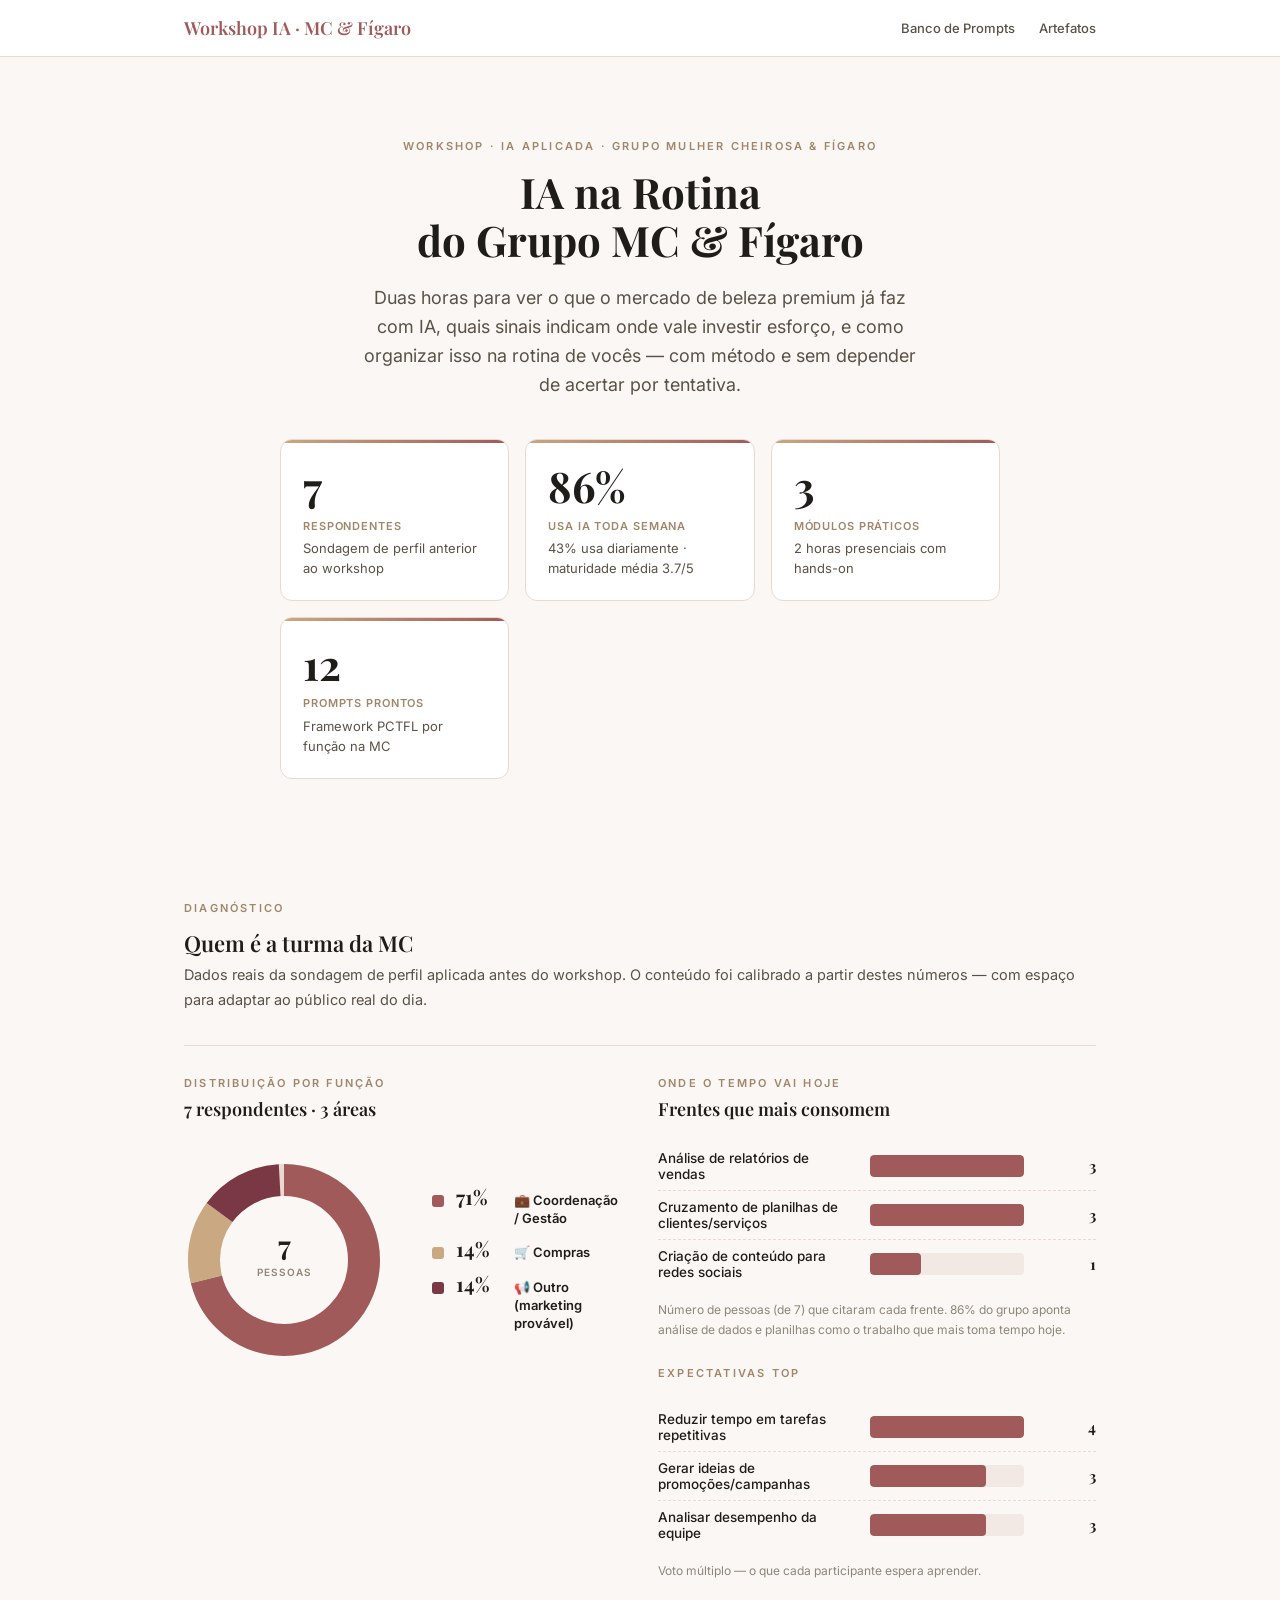
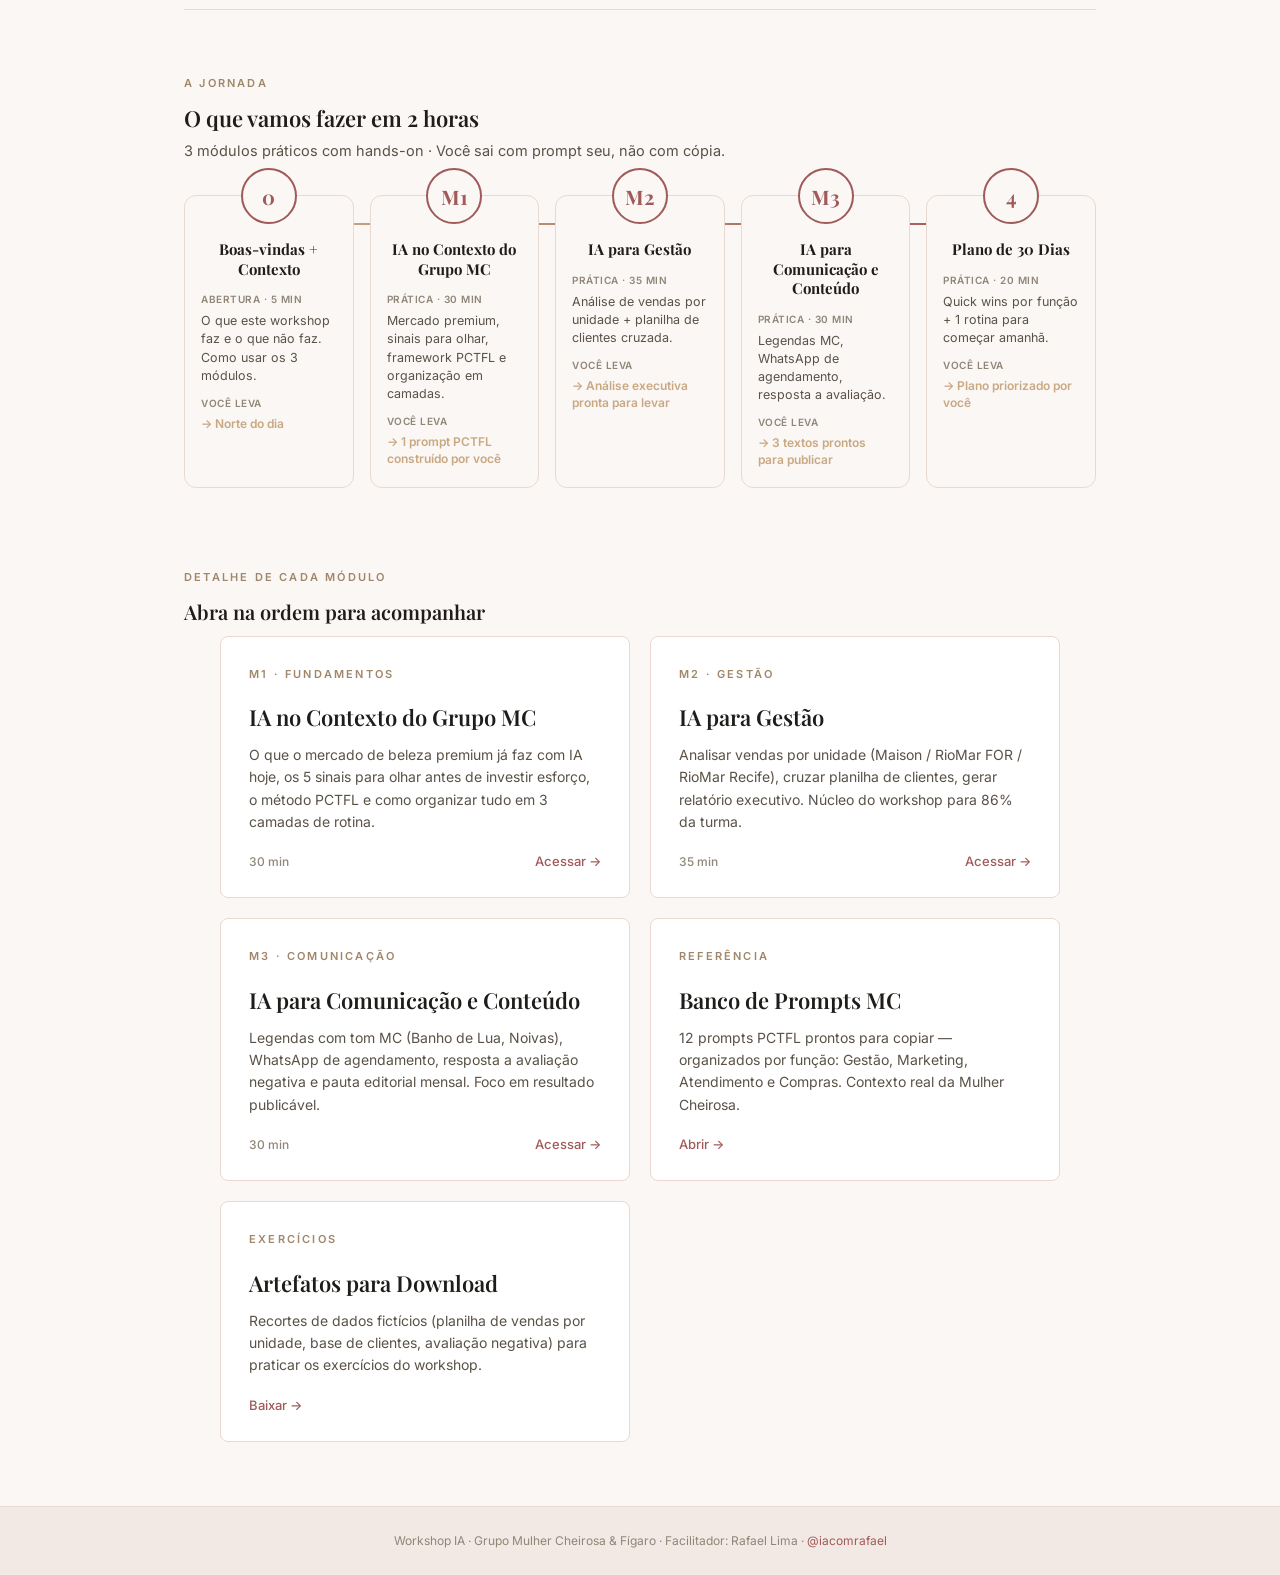
==== commit 51289a73: "Reposiciona workshop: "IA no Contexto do Grupo MC" no lugar de "Amador vs Profissional" - M1 reestru" ====
--- a/index.html
+++ b/index.html
@@ -26,10 +26,11 @@
   <section class="hero">
     <div class="site-container" style="text-align:center">
       <p class="eyebrow">Workshop · IA Aplicada · Grupo Mulher Cheirosa & Fígaro</p>
-      <h1>De Amador a Profissional<br>em 2 Horas</h1>
+      <h1>IA na Rotina<br>do Grupo MC & Fígaro</h1>
       <p class="hero-subtitle">
-        Material de referência do workshop. Acesse os módulos na ordem,
-        pratique com os exercícios e leve os prompts para o dia a dia da MC.
+        Duas horas para ver o que o mercado de beleza premium já faz com IA,
+        quais sinais indicam onde vale investir esforço, e como organizar
+        isso na rotina de vocês — com método e sem depender de acertar por tentativa.
       </p>
       <div class="bignum-grid" style="margin-top:32px; max-width:720px; margin-left:auto; margin-right:auto">
         <div class="bignum">
@@ -110,28 +111,28 @@
             </div>
           </div>
 
-          <!-- Bars: top dores -->
+          <!-- Bars: onde o tempo vai hoje -->
           <div class="turma-col">
-            <p class="eyebrow">O que consome mais tempo</p>
-            <h3>Dores da turma</h3>
+            <p class="eyebrow">Onde o tempo vai hoje</p>
+            <h3>Frentes que mais consomem</h3>
             <div class="hbar-graph">
               <div class="hbar-row">
-                <span class="hbar-label">Analisar relatórios de vendas</span>
+                <span class="hbar-label">Análise de relatórios de vendas</span>
                 <div class="hbar-track"><div class="hbar-fill" style="width:100%"></div></div>
                 <span class="hbar-pct">3</span>
               </div>
               <div class="hbar-row">
-                <span class="hbar-label">Cruzar planilhas de clientes/serviços</span>
+                <span class="hbar-label">Cruzamento de planilhas de clientes/serviços</span>
                 <div class="hbar-track"><div class="hbar-fill" style="width:100%"></div></div>
                 <span class="hbar-pct">3</span>
               </div>
               <div class="hbar-row">
-                <span class="hbar-label">Criar conteúdo para redes sociais</span>
+                <span class="hbar-label">Criação de conteúdo para redes sociais</span>
                 <div class="hbar-track"><div class="hbar-fill" style="width:33%"></div></div>
                 <span class="hbar-pct">1</span>
               </div>
             </div>
-            <p style="font-size:12px; color:var(--ink-muted); margin:12px 0 0">Número de pessoas (de 7) que citaram cada dor. 86% da turma sofre com análise de dados e planilhas.</p>
+            <p style="font-size:12px; color:var(--ink-muted); margin:12px 0 0">Número de pessoas (de 7) que citaram cada frente. 86% do grupo aponta análise de dados e planilhas como o trabalho que mais toma tempo hoje.</p>
 
             <p class="eyebrow" style="margin-top:24px">Expectativas top</p>
             <div class="hbar-graph">
@@ -169,19 +170,19 @@
           <!-- Abertura -->
           <div class="jornada-step">
             <div class="jornada-num">0</div>
-            <h3 class="jornada-step-title">Boas-vindas + Auto-diagnóstico</h3>
-            <p class="jornada-label">Prática · 10 min</p>
-            <p class="jornada-text">Mapear seu nível atual nos 7 Níveis de Uso de IA.</p>
-            <p class="jornada-label">Você leva</p>
-            <p class="jornada-entregavel">→ Onde está e onde quer chegar</p>
+            <h3 class="jornada-step-title">Boas-vindas + Contexto</h3>
+            <p class="jornada-label">Abertura · 5 min</p>
+            <p class="jornada-text">O que este workshop faz e o que não faz. Como usar os 3 módulos.</p>
+            <p class="jornada-label">Você leva</p>
+            <p class="jornada-entregavel">→ Norte do dia</p>
           </div>
 
           <!-- M1 -->
           <div class="jornada-step">
             <div class="jornada-num">M1</div>
-            <h3 class="jornada-step-title">Amador vs Profissional + PCTFL</h3>
-            <p class="jornada-label">Prática · 25 min</p>
-            <p class="jornada-text">Contraste lado a lado. Framework PCTFL como método.</p>
+            <h3 class="jornada-step-title">IA no Contexto do Grupo MC</h3>
+            <p class="jornada-label">Prática · 30 min</p>
+            <p class="jornada-text">Mercado premium, sinais para olhar, framework PCTFL e organização em camadas.</p>
             <p class="jornada-label">Você leva</p>
             <p class="jornada-entregavel">→ 1 prompt PCTFL construído por você</p>
           </div>
@@ -230,13 +231,14 @@
         <!-- M1 -->
         <a href="m1/index.html" class="module-card reveal" style="text-decoration:none; color:inherit">
           <p class="module-card-eyebrow eyebrow">M1 · Fundamentos</p>
-          <h3>De Amador a Profissional</h3>
-          <p class="module-card-desc">
-            O diagnóstico que a turma precisa: por que usar ChatGPT todo dia não é o mesmo que
-            usar com método. Os 7 Níveis de Uso e o framework PCTFL aplicado ao contexto da MC.
-          </p>
-          <div class="module-card-footer">
-            <span class="module-card-duration">25 min</span>
+          <h3>IA no Contexto do Grupo MC</h3>
+          <p class="module-card-desc">
+            O que o mercado de beleza premium já faz com IA hoje, os 5 sinais para
+            olhar antes de investir esforço, o método PCTFL e como organizar tudo
+            em 3 camadas de rotina.
+          </p>
+          <div class="module-card-footer">
+            <span class="module-card-duration">30 min</span>
             <span class="module-card-link">Acessar →</span>
           </div>
         </a>
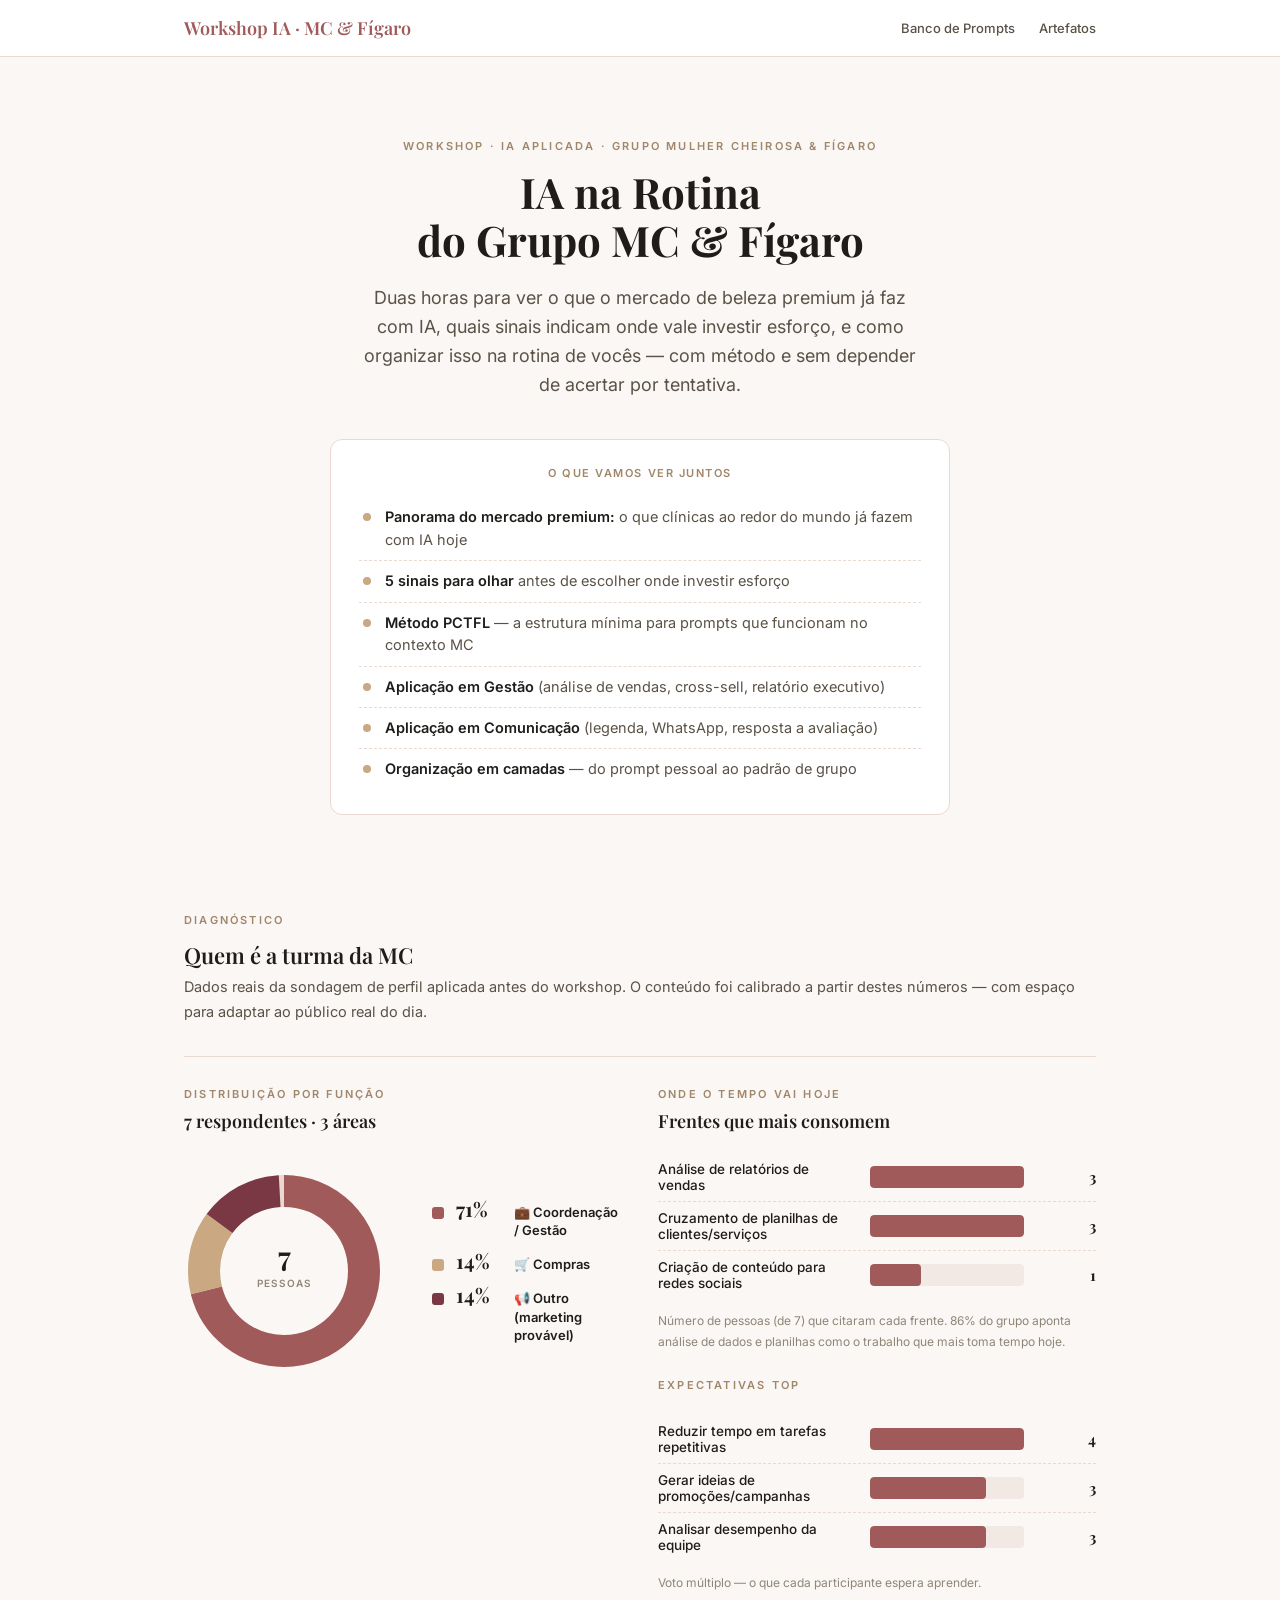
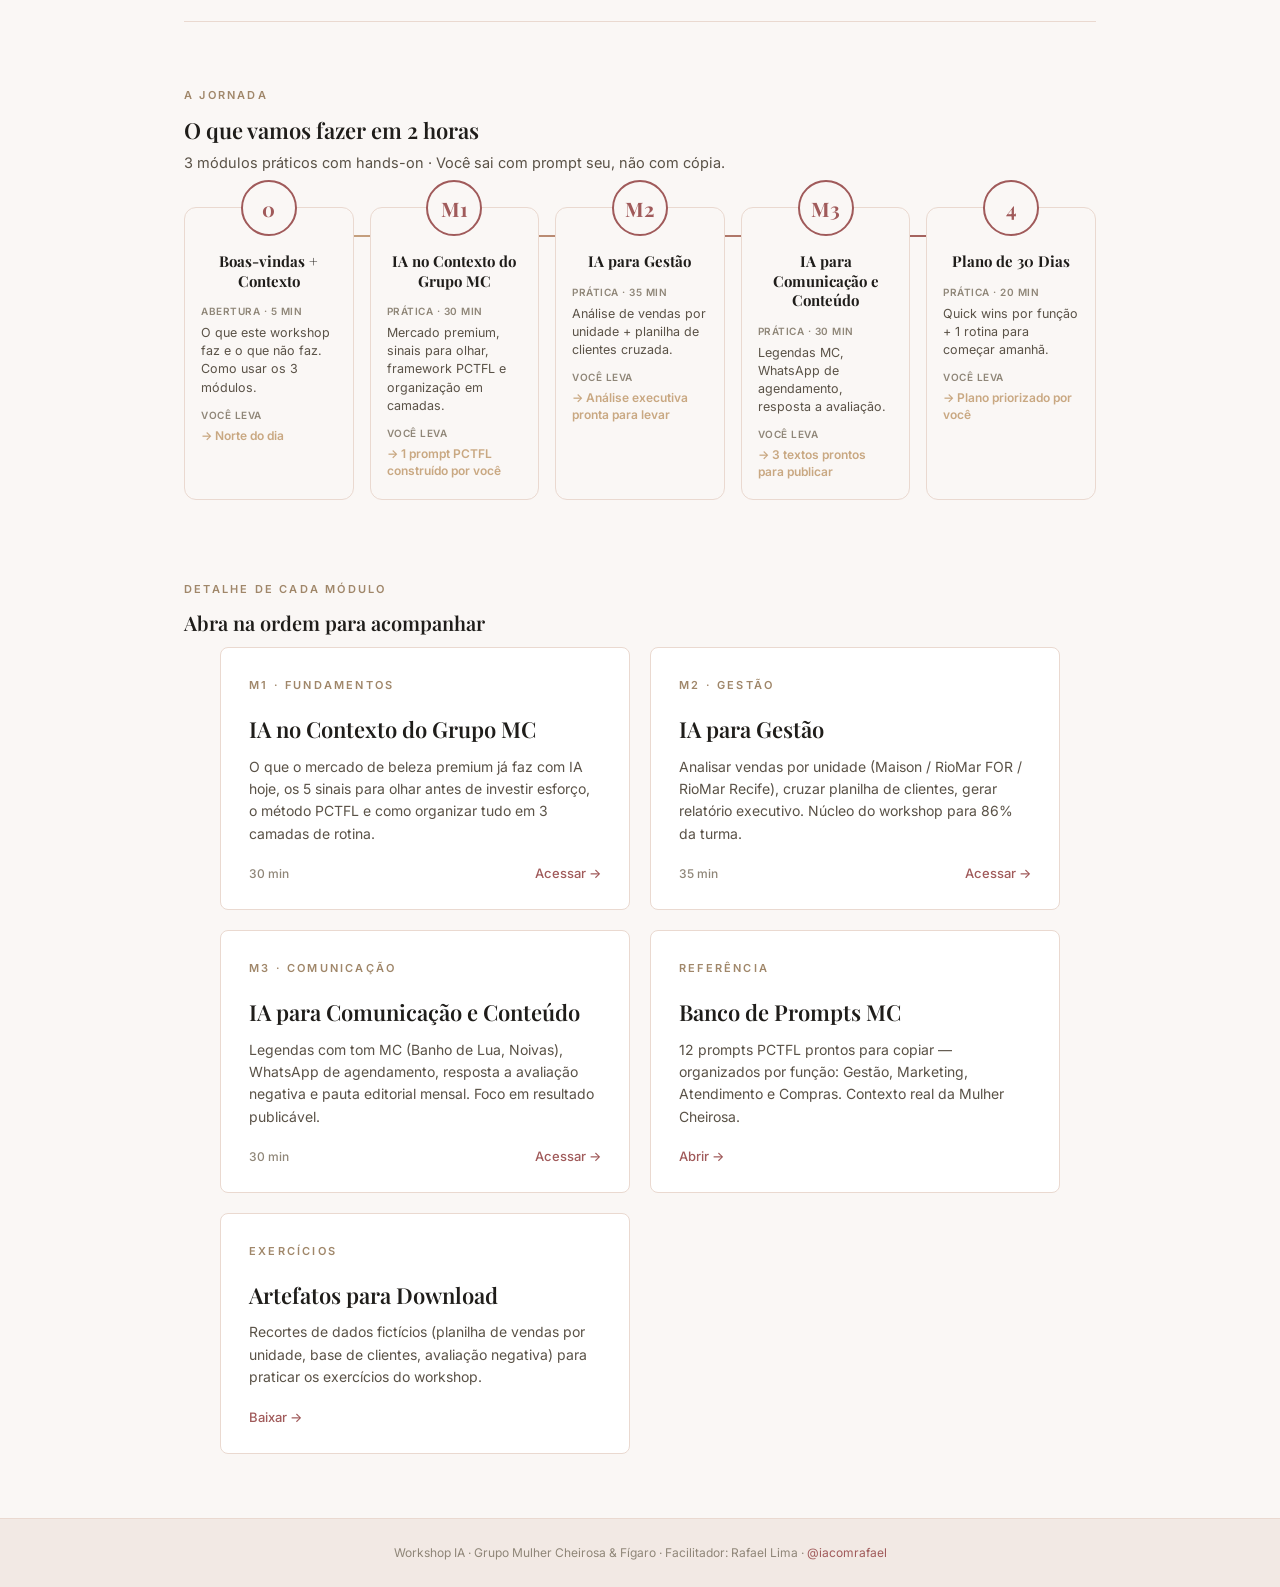
==== commit 423e7ba6: "Ajustes na tela inicial e M1: bullets no hero, plataformas nos casos, refs externas, checkbox visual" ====
--- a/index.html
+++ b/index.html
@@ -32,27 +32,17 @@
         quais sinais indicam onde vale investir esforço, e como organizar
         isso na rotina de vocês — com método e sem depender de acertar por tentativa.
       </p>
-      <div class="bignum-grid" style="margin-top:32px; max-width:720px; margin-left:auto; margin-right:auto">
-        <div class="bignum">
-          <p class="bignum-value">7</p>
-          <p class="bignum-label">Respondentes</p>
-          <p class="bignum-desc">Sondagem de perfil anterior ao workshop</p>
-        </div>
-        <div class="bignum">
-          <p class="bignum-value">86%</p>
-          <p class="bignum-label">Usa IA toda semana</p>
-          <p class="bignum-desc">43% usa diariamente · maturidade média 3.7/5</p>
-        </div>
-        <div class="bignum">
-          <p class="bignum-value">3</p>
-          <p class="bignum-label">Módulos práticos</p>
-          <p class="bignum-desc">2 horas presenciais com hands-on</p>
-        </div>
-        <div class="bignum">
-          <p class="bignum-value">12</p>
-          <p class="bignum-label">Prompts prontos</p>
-          <p class="bignum-desc">Framework PCTFL por função na MC</p>
-        </div>
+
+      <div class="hero-aprender">
+        <p class="hero-aprender-lbl">O que vamos ver juntos</p>
+        <ul>
+          <li><strong>Panorama do mercado premium:</strong> o que clínicas ao redor do mundo já fazem com IA hoje</li>
+          <li><strong>5 sinais para olhar</strong> antes de escolher onde investir esforço</li>
+          <li><strong>Método PCTFL</strong> — a estrutura mínima para prompts que funcionam no contexto MC</li>
+          <li><strong>Aplicação em Gestão</strong> (análise de vendas, cross-sell, relatório executivo)</li>
+          <li><strong>Aplicação em Comunicação</strong> (legenda, WhatsApp, resposta a avaliação)</li>
+          <li><strong>Organização em camadas</strong> — do prompt pessoal ao padrão de grupo</li>
+        </ul>
       </div>
     </div>
   </section>
--- a/assets/style.css
+++ b/assets/style.css
@@ -218,6 +218,56 @@
   border-radius: 20px;
   padding: 6px 14px;
   color: var(--ink-soft);
+}
+
+/* ── 6b. Hero: bloco "o que vamos ver juntos" ────────────── */
+.hero-aprender {
+  max-width: 620px;
+  margin: 36px auto 0;
+  padding: 24px 28px;
+  background: var(--bg-card);
+  border: 1px solid var(--border);
+  border-radius: 12px;
+  text-align: left;
+}
+.hero-aprender-lbl {
+  font-family: var(--sans);
+  font-size: 11px;
+  font-weight: 600;
+  text-transform: uppercase;
+  letter-spacing: 0.14em;
+  color: var(--accent-warm-dark);
+  margin: 0 0 14px;
+  text-align: center;
+}
+.hero-aprender ul {
+  list-style: none;
+  padding: 0;
+  margin: 0;
+}
+.hero-aprender li {
+  font-size: 14.5px;
+  color: var(--ink-soft);
+  line-height: 1.55;
+  padding: 9px 0 9px 26px;
+  position: relative;
+  border-bottom: 1px dashed var(--border);
+}
+.hero-aprender li:last-child { border-bottom: none; }
+.hero-aprender li::before {
+  content: '';
+  position: absolute;
+  left: 4px;
+  top: 16px;
+  width: 8px;
+  height: 8px;
+  border-radius: 50%;
+  background: var(--accent-warm);
+}
+.hero-aprender li strong { color: var(--ink); font-weight: 600; }
+@media (max-width: 640px) {
+  .hero-aprender { padding: 20px 20px; margin-top: 28px; }
+  .hero-aprender li { font-size: 14px; }
 }
 
 /* ── 7. Grid de módulos (home) ───────────────────────────── */
